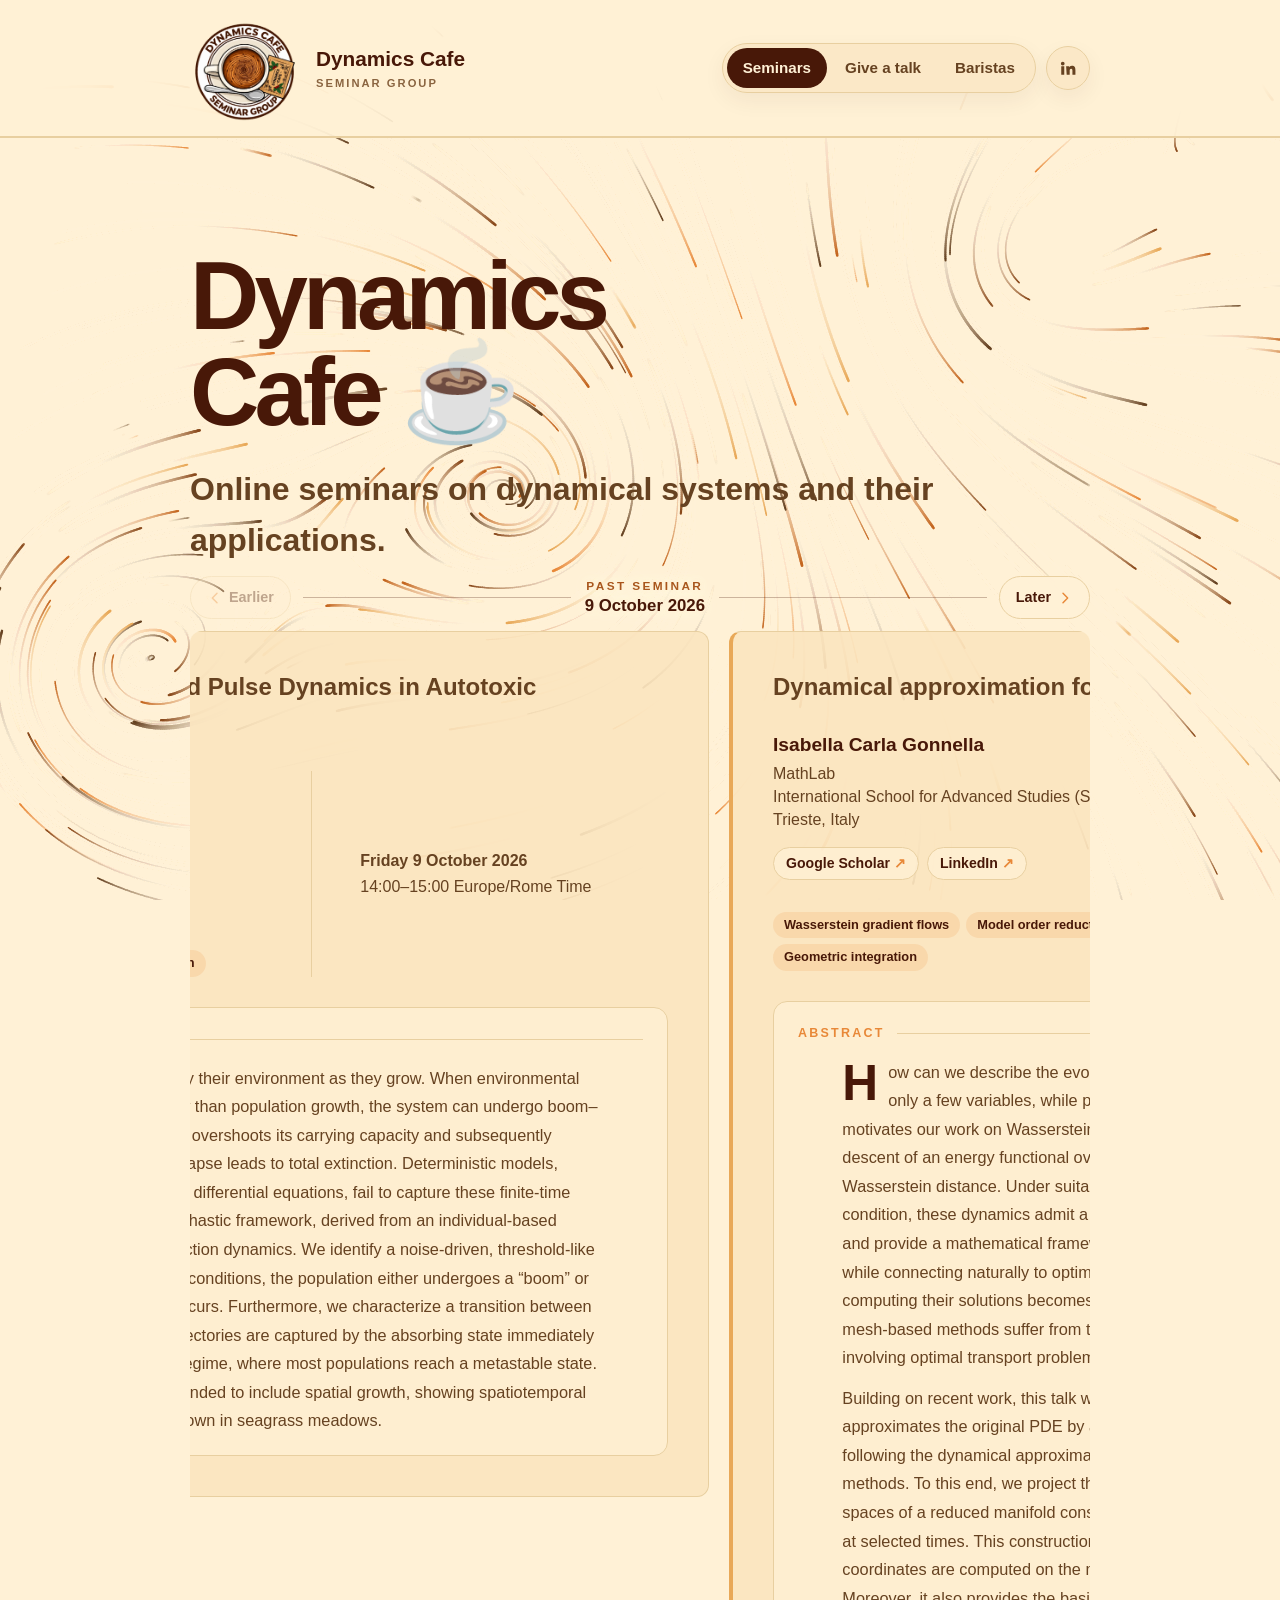
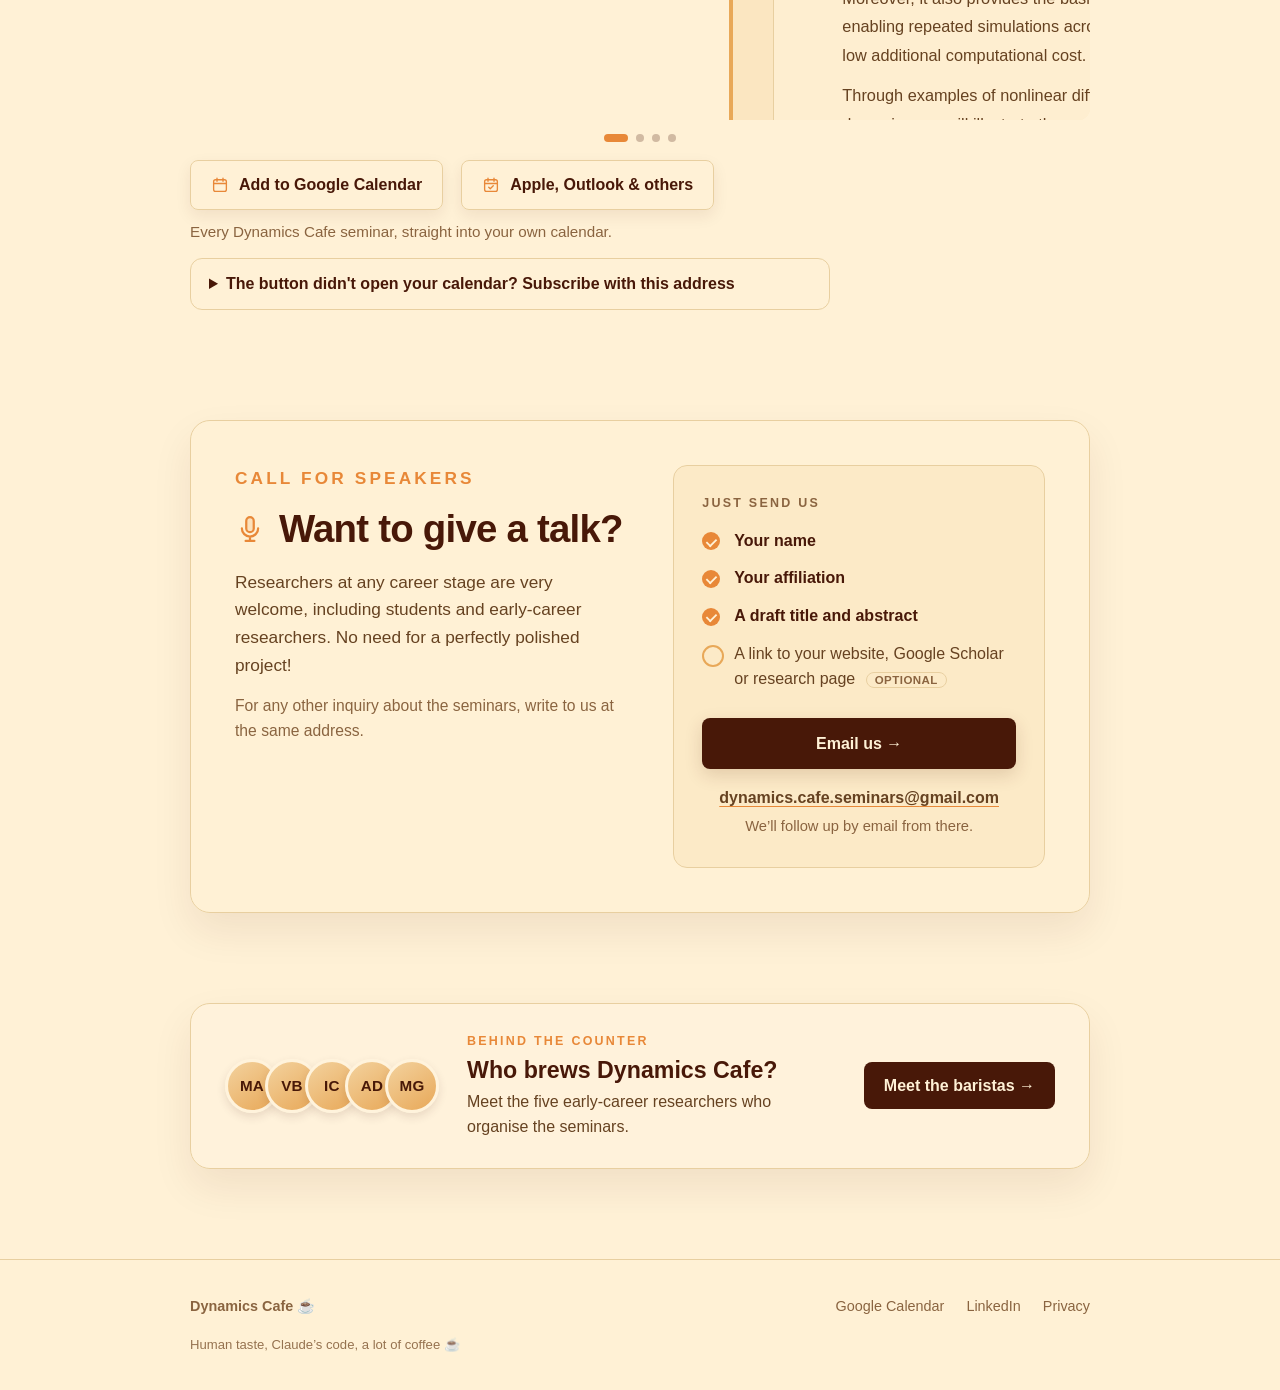
==== index.html @ c7403e93 "Christmas decorations, hidden from visitors: preview with ?xmas=on Co-Authored-By: Claude Opus 5.5 <" ====
<!DOCTYPE html>
<html lang="en">

<head>
  <meta charset="UTF-8">
  <meta name="viewport" content="width=device-width, initial-scale=1.0">

  <title>Dynamics Cafe ☕ · Online seminars on dynamical systems</title>

  <meta
    name="description"
    content="Dynamics Cafe — online seminars on dynamical systems and their applications. Monthly talks on the second Friday at 14:00 Europe/Rome Time, open to everyone."
  >

  <link rel="canonical" href="https://dynamics-cafe.github.io/">
  <link rel="icon" type="image/png" sizes="32x32" href="img/favicon-32.png?v=2">
  <link rel="icon" type="image/png" sizes="192x192" href="img/favicon-192.png?v=2">
  <link rel="apple-touch-icon" href="img/apple-touch-icon.png?v=2">
  <!-- Christmas decorations, on by date (24 Nov - 10 Jan): see js/season.js -->
  <script src="js/season.js?v=20261124k"></script>

  <!-- link previews (LinkedIn, WhatsApp, Slack, ...) -->
  <meta property="og:type" content="website">
  <meta property="og:site_name" content="Dynamics Cafe">
  <meta property="og:title" content="Dynamics Cafe ☕ · Online seminars on dynamical systems">
  <meta property="og:description" content="Monthly online talks on dynamical systems and their applications. Second Friday of every month, 14:00 Europe/Rome Time.">
  <meta property="og:url" content="https://dynamics-cafe.github.io/">
  <!-- a small, dedicated preview card: when the image is too big, apps pick a photo from the page instead -->
  <meta property="og:image" content="https://dynamics-cafe.github.io/img/preview-card.jpg">
  <meta property="og:image:type" content="image/jpeg">
  <meta property="og:image:width" content="2400">
  <meta property="og:image:height" content="1260">
  <meta property="og:image:alt" content="Dynamics Cafe logo: online seminars on dynamical systems and their applications">
  <meta name="twitter:card" content="summary_large_image">
  <meta name="twitter:image" content="https://dynamics-cafe.github.io/img/preview-card.jpg">

  <!-- tells Google which picture to show next to the search result (otherwise it picks a photo from the page) -->
  <script type="application/ld+json">
  {
    "@context": "https://schema.org",
    "@graph": [
      {
        "@type": "Organization",
        "@id": "https://dynamics-cafe.github.io/#org",
        "name": "Dynamics Cafe",
        "url": "https://dynamics-cafe.github.io/",
        "logo": "https://dynamics-cafe.github.io/img/logo-square.jpg"
      },
      {
        "@type": "WebSite",
        "@id": "https://dynamics-cafe.github.io/#website",
        "name": "Dynamics Cafe",
        "url": "https://dynamics-cafe.github.io/",
        "publisher": { "@id": "https://dynamics-cafe.github.io/#org" }
      },
      {
        "@type": "WebPage",
        "@id": "https://dynamics-cafe.github.io/",
        "url": "https://dynamics-cafe.github.io/",
        "name": "Dynamics Cafe · Online seminars on dynamical systems",
        "isPartOf": { "@id": "https://dynamics-cafe.github.io/#website" },
        "primaryImageOfPage": { "@type": "ImageObject", "url": "https://dynamics-cafe.github.io/img/logo-square.jpg", "width": 1200, "height": 1200 },
        "image": [
          "https://dynamics-cafe.github.io/img/logo-square.jpg",
          "https://dynamics-cafe.github.io/img/preview-card.jpg"
        ]
      }
    ]
  }
  </script>

  <link rel="stylesheet" href="style.css?v=20261124j">
</head>

<body>

<canvas id="flow" class="trajectory-background" aria-hidden="true"></canvas>

<!-- the header is written by js/nav.js, the same for every page -->
<header class="site-header" id="site-header"></header>
<script src="js/nav.js?v=20261124j" data-page="seminars"></script>


<main>

  <section class="hero" id="seminars">

    <div class="container hero-content">

      <h1>
        Dynamics<br>
        Cafe ☕
      </h1>

      <p class="tagline">
        Online seminars on dynamical systems and their applications.
      </p>

      <div class="seminar-deck">

        <div class="deck-bar" id="deck-bar" hidden>
          <button class="deck-btn" id="deck-prev" type="button" aria-label="Show earlier seminars">
            <svg viewBox="0 0 24 24" width="16" height="16" aria-hidden="true"><path d="M15 5l-7 7 7 7" /></svg>
            <span id="deck-prev-label">Past seminars</span>
          </button>
          <p class="deck-status" role="status" aria-live="polite"><span id="deck-status"><span class="deck-kind">Next seminar</span></span></p>
          <button class="deck-btn" id="deck-next" type="button" aria-label="Show later seminars">
            <span id="deck-next-label">Later</span>
            <svg viewBox="0 0 24 24" width="16" height="16" aria-hidden="true"><path d="M9 5l7 7-7 7" /></svg>
          </button>
        </div>

        <div
          id="deck-track"
          class="deck-track"
          tabindex="0"
          role="region"
          aria-label="Seminars. Swipe sideways or use the arrow keys to see past seminars."
        >
          <div id="next-seminar" class="event deck-slide">

            <p class="muted">
              Loading next seminar…
            </p>

          </div>
        </div>

        <div class="deck-dots" id="deck-dots" hidden></div>

      </div>

      <div class="calendar-cta">
        <a
          class="button secondary"
          href="calendar/"
          target="_blank"
          rel="noopener noreferrer"
        >
          <svg viewBox="0 0 24 24" width="18" height="18" aria-hidden="true">
            <rect x="3.5" y="5" width="17" height="15.5" rx="2.5" />
            <path d="M3.5 10h17M8 3v4M16 3v4" />
          </svg>
          Add to Google Calendar
        </a>
        <a class="button secondary" href="webcal://calendar.google.com/calendar/ical/b4bf05c1f5bbd6d68da1977c8f01544dd8a0ac351d7682cf87809bc593fa659a%40group.calendar.google.com/public/basic.ics">
          <svg viewBox="0 0 24 24" width="18" height="18" aria-hidden="true">
            <rect x="3.5" y="5" width="17" height="15.5" rx="2.5" />
            <path d="M3.5 10h17M8 3v4M16 3v4M9 15l2 2 4-4" />
          </svg>
          Apple, Outlook &amp; others
        </a>
        <span class="muted">Every Dynamics Cafe seminar, straight into your own calendar.</span>
      </div>

      <details class="calendar-help">
        <summary>The button didn't open your calendar? Subscribe with this address</summary>
        <div class="ics-row">
          <input
            id="ics-url"
            class="ics-url"
            type="text"
            readonly
            value="https://calendar.google.com/calendar/ical/b4bf05c1f5bbd6d68da1977c8f01544dd8a0ac351d7682cf87809bc593fa659a%40group.calendar.google.com/public/basic.ics"
            aria-label="Calendar address in iCal format"
            onclick="this.select()"
          >
          <button id="ics-copy" class="copy-button" type="button" data-copy-target="ics-url">
            Copy
          </button>
        </div>
        <p id="ics-status" class="copy-status" role="status" aria-live="polite"></p>
        <ul>
          <li><strong>Outlook:</strong> Add calendar, then Subscribe from web.</li>
          <li><strong>Apple Calendar on Mac:</strong> File, then New Calendar Subscription.</li>
          <li><strong>iPhone / iPad:</strong> Settings, Calendar, Accounts, Add Account, Other, Add Subscribed Calendar.</li>
          <li><strong>Other apps:</strong> look for "Subscribe to calendar" or "Add from URL".</li>
        </ul>
        <p class="muted">
          Menu names vary a little between versions. The calendar then updates itself, and new
          seminars can take a few hours to appear.
        </p>
      </details>

    </div>

  </section>

  <section class="talk" id="contact">
    <div class="container">
      <div class="talk-panel">

        <div class="talk-intro">
          <p class="eyebrow">Call for speakers</p>

          <h2>
            <svg class="mic" viewBox="0 0 24 24" width="30" height="30" aria-hidden="true">
              <rect x="9" y="2.5" width="6" height="12" rx="3" />
              <path d="M5.5 11.5a6.5 6.5 0 0 0 13 0M12 18v3.5M8.5 21.5h7" />
            </svg>
            Want to give a talk?
          </h2>

          <p>
            Researchers at any career stage are very welcome, including
            students and early-career researchers. No need for a perfectly
            polished project!
          </p>

          <p class="muted">
            For any other inquiry about the seminars, write to us at the
            same address.
          </p>
        </div>

        <div class="talk-send">
          <p class="talk-label">Just send us</p>

          <ul class="checklist">
            <li>Your name</li>
            <li>Your affiliation</li>
            <li>A draft title and abstract</li>
            <li class="optional">
              A link to your website, Google Scholar or research page
              <span>optional</span>
            </li>
          </ul>

          <a
            class="button"
            href="mailto:dynamics.cafe.seminars@gmail.com?subject=Dynamics%20Cafe%20talk%20proposal"
          >
            Email us →
          </a>

          <p class="talk-email">
            <a href="mailto:dynamics.cafe.seminars@gmail.com">dynamics.cafe.seminars@<wbr>gmail.com</a>
          </p>

          <p class="talk-note muted">
            We’ll follow up by email from there.
          </p>
        </div>

      </div>
    </div>
  </section>

  <section class="counter" id="baristas">
    <div class="container">
      <a class="counter-card" href="baristas.html">
        <span id="barista-faces" class="barista-faces"></span>
        <span class="counter-text">
          <span class="eyebrow">Behind the counter</span>
          <span class="counter-title">Who brews Dynamics Cafe?</span>
          <span class="counter-lead">Meet the five early-career researchers who organise the seminars.</span>
        </span>
        <span class="counter-go" aria-hidden="true">Meet the baristas →</span>
      </a>
    </div>
  </section>

</main>


<!-- the footer is written by js/footer.js, the same for every page -->
<footer class="site-footer" id="site-footer"></footer>
<script src="js/footer.js?v=20261124j"></script>


<script src="js/flow.js?v=20261124a"></script>
<script src="js/brew.js?v=20261124a"></script>
<script src="js/seminars.js?v=20261124f"></script>
<script src="js/copy.js?v=20261124a"></script>
<script src="js/team.js?v=20261124b"></script>

</body>
</html>
---- style.css ----
/* ==================================================
   Base
   ================================================== */

:root {
  /* Palette sampled from the logo and the seminar flyer */
  --ink: #481808;
  --text: #664221;
  --muted: #8A6440;
  --line: #E8CFA0;
  --soft: #FBE6C0;
  --paper: #FFF1D6;

  --coffee: #664221;
  --copper: #E88838;
  --caramel: #E8A858;
  --cream: #FFF1D6;
}

* {
  box-sizing: border-box;
}

html {
  scroll-behavior: smooth;
}

/* Links within the page land below the header that stays at the top */
html {
  scroll-padding-top: 84px;
}

/* Moving between pages (js/nav.js): the content fades out, the next page fades in,
   and the header stays put while its pill glides on */
html.is-leaving main,
html.is-leaving footer {
  opacity: 0;
  transform: translateY(6px);
  transition: opacity 0.3s ease, transform 0.3s ease;
}

html.is-arriving main,
html.is-arriving footer {
  animation: page-in 0.7s cubic-bezier(0.22, 1, 0.36, 1) both;
}

@keyframes page-in {
  from { opacity: 0; transform: translateY(10px); }
  to   { opacity: 1; transform: none; }
}

@media (prefers-reduced-motion: reduce) {
  html.is-arriving main,
  html.is-arriving footer {
    animation: none;
  }

  nav .links.is-ready .nav-pill,
  nav .links a,
  .site-header .header-bar {
    transition: none !important;
    animation: none !important;
  }
}

/* The colour lives on <html>: the fixed flow canvas (z-index -1) paints
   above it, and the transparent <body> lets it show through. */
html {
  background: var(--paper);
}

body {
  margin: 0;
  font-family: -apple-system, BlinkMacSystemFont, "Segoe UI",
    Roboto, Helvetica, Arial, sans-serif;
  color: var(--text);
  background: transparent;
  line-height: 1.6;
}

img {
  max-width: 100%;
  display: block;
}

a {
  color: inherit;
}


/* ==================================================
   Layout
   ================================================== */

.container {
  width: min(900px, 90%);
  margin: 0 auto;
}


/* ==================================================
   Header
   ================================================== */

.site-header {
  position: relative;
  z-index: 50;
}

.site-header .header-bar {
  padding: 14px 0;
  border-bottom: 1px solid var(--line);
  background: rgba(255, 241, 214, 0.93);
}

/* after scrolling past it: a slim bar at the top of the window */
.site-header.is-floating .header-bar {
  position: fixed;
  top: 0;
  left: 0;
  right: 0;
  padding: 8px 0;
  background: rgba(255, 241, 214, 0.97);
  box-shadow: 0 6px 20px rgba(72, 24, 8, 0.07);
  animation: bar-in 0.45s cubic-bezier(0.22, 1, 0.36, 1) both;
  transition: transform 0.35s cubic-bezier(0.22, 1, 0.36, 1);
}

.site-header.is-floating .nav-logo {
  width: 50px;
}

.site-header.is-floating .logo {
  gap: 12px;
  font-size: 1.1rem;
}

.site-header.is-floating .logo small {
  display: none;
}

/* phones, while scrolling down */
.site-header.is-floating.is-hidden .header-bar {
  animation: none;                     /* the slide-in animation would otherwise hold it in place */
  transform: translateY(-110%);
}

@keyframes bar-in {
  from { transform: translateY(-100%); }
  to   { transform: none; }
}

nav {
  display: flex;
  justify-content: space-between;
  align-items: center;
  gap: 20px;
}

.logo {
  display: inline-flex;
  align-items: center;
  gap: 16px;
  font-size: 1.3rem;
  font-weight: 700;
  color: var(--ink);
  text-decoration: none;
}

.logo small {
  display: block;
  font-size: 0.7rem;
  font-weight: 600;
  letter-spacing: 0.18em;
  text-transform: uppercase;
  color: var(--muted);
}

.nav-logo {
  width: 110px;
  height: auto;
  object-fit: contain;
}

/* Header links: a calm pill in the style of the seminar and team cards. One dark pill
   (added by js/nav.js) slides under the link of the page or section you are on. */
.nav-right {
  display: flex;
  align-items: center;
  gap: 10px;
}

nav .links,
.nav-icon {
  background: rgba(251, 232, 198, 0.94);
  border: 1px solid var(--line);
  box-shadow: 0 8px 22px rgba(72, 24, 8, 0.06);
}

nav .links {
  position: relative;
  display: flex;
  align-items: center;
  gap: 2px;
  padding: 4px;
  border-radius: 999px;
}

nav .links a {
  position: relative;
  z-index: 1;
  display: inline-flex;
  align-items: center;
  justify-content: center;
  padding: 8px 16px;
  border-radius: 999px;
  color: var(--text);
  font-weight: 600;
  font-size: 0.95rem;
  white-space: nowrap;
  text-decoration: none;
  transition: color 0.5s ease;
}

nav .links a:hover {
  color: var(--ink);
}

/* without the script, the current page is simply filled */
nav .links:not(.has-pill) a[aria-current="page"] {
  color: var(--cream);
  background: var(--ink);
}

.nav-pill {
  position: absolute;
  top: 4px;
  bottom: 4px;
  left: 0;
  border-radius: 999px;
  background: var(--ink);
}

nav .links.is-ready .nav-pill {
  transition: transform 0.85s cubic-bezier(0.65, 0, 0.35, 1), width 0.85s cubic-bezier(0.65, 0, 0.35, 1), opacity 0.5s ease;
}

.nav-pill.is-off {
  opacity: 0;
}

nav .links a.is-on,
nav .links a.is-on:hover {
  color: var(--cream);
}

/* LinkedIn leaves the site, so it sits apart from the page links */
.nav-icon {
  display: inline-flex;
  flex: none;
  align-items: center;
  justify-content: center;
  width: 44px;
  height: 44px;
  border-radius: 50%;
  color: var(--text);
  transition: color 0.3s ease;
}

.nav-icon svg {
  fill: currentColor;
}

.nav-icon:hover {
  color: #0A66C2;
}


/* ==================================================
   Hero
   ================================================== */

.hero {
  position: relative;
  overflow: hidden;
  padding: 110px 0 90px;
}

.hero-content {
  position: relative;
  z-index: 2;
}

.hero h1 {
  margin: 0;
  color: var(--ink);
  font-size: clamp(3rem, 9vw, 6rem);
  line-height: 1;
  letter-spacing: -0.05em;
}

.tagline {
  margin: 24px 0 10px;
  font-size: clamp(1.4rem, 4vw, 2rem);
  font-weight: 600;
}

.intro {
  max-width: 650px;
  font-size: 1.15rem;
  color: var(--text);
}


/* ==================================================
   Hero trajectory background
   ================================================== */

/* No panel blurs what is behind it (backdrop-filter): re-blurring the moving background on
   every frame made the page crawl on computers without graphics acceleration (often Chrome
   on Linux). The panels are nearly opaque instead.

   Sized to the largest viewport (100lvh): on phones the address bar slides in and out while
   scrolling, and a canvas that followed it would be stretched and redrawn on every scroll. */
.trajectory-background {
  position: fixed;
  top: 0;
  left: 0;
  width: 100%;
  height: 100vh;
  height: 100lvh;
  pointer-events: none;
  z-index: -1;
}


/* ==================================================
   Buttons
   ================================================== */

.buttons {
  display: flex;
  flex-wrap: wrap;
  gap: 12px;
  margin-top: 32px;
}

.button {
  display: inline-block;
  padding: 13px 22px;
  border-radius: 8px;

  background: var(--ink);
  color: var(--paper);

  text-decoration: none;
  font-weight: 700;

  box-shadow:
    0 6px 18px rgba(84, 32, 0, 0.16);

  transition:
    transform 0.2s ease,
    background 0.2s ease,
    box-shadow 0.2s ease;
}

.button:hover {
  background: var(--coffee);
  transform: translateY(-2px);

  box-shadow:
    0 9px 24px rgba(84, 32, 0, 0.22);
}

.button.secondary {
  background: var(--soft);
  color: var(--ink);
}

.centered-buttons {
  justify-content: center;
}


/* ==================================================
   Sections
   ================================================== */

section {
  padding: 70px 0;
  border-top: 1px solid var(--line);
}

section h2 {
  margin-top: 0;
  font-size: 2rem;
  color: var(--ink);
}

.section-intro {
  color: var(--muted);
  margin-bottom: 30px;
}


/* ==================================================
   Upcoming seminar card
   ================================================== */

.event {
  max-width: none;
  padding: 36px 40px 40px;
  background: rgba(251, 230, 192, 0.93);
  border: 1px solid var(--line);
  border-left: 4px solid var(--copper);
  border-radius: 12px;
}

.event h3 {
  margin-top: 0;
  font-size: 1.5rem;
}


/* ==================================================
   Past seminars
   ================================================== */

.seminar-list {
  display: grid;
  gap: 16px;
}

.seminar-item {
  padding: 24px 0;
  border-top: 1px solid var(--line);
}

.seminar-item:last-child {
  border-bottom: 1px solid var(--line);
}

.seminar-item h3 {
  margin: 4px 0 0;
  font-size: 1.25rem;
}


/* ==================================================
   Subscribe
   ================================================== */

.subscribe {
  text-align: center;
}

.subscribe p {
  max-width: 600px;
  margin-left: auto;
  margin-right: auto;
}


/* ==================================================
   Utility
   ================================================== */

.muted {
  color: var(--muted);
}
.meeting-note {
  color: var(--ink);
  margin-top: 14px;
}


/* ==================================================
   Footer
   ================================================== */

footer {
  padding: 35px 0;
  border-top: 1px solid var(--line);
  background: rgba(255, 241, 214, 0.93);
  color: var(--muted);
  font-size: 0.9rem;
}

footer a {
  color: inherit;
}

.footer-content {
  display: flex;
  justify-content: space-between;
  align-items: center;
  gap: 30px;
}

.footer-content p {
  margin: 0;
}

.footer-content a {
  text-decoration: none;
}

.footer-content a:hover {
  text-decoration: underline;
}


/* ==================================================
   Accessibility
   ================================================== */

@media (prefers-reduced-motion: reduce) {
  html {
    scroll-behavior: auto;
  }

  .button {
    transition: none;
  }
}


/* ==================================================
   Mobile
   ================================================== */

@media (max-width: 650px) {
  nav {
    align-items: center;
    gap: 12px;
  }

  .logo {
    gap: 12px;
  }

  .nav-logo {
    width: 85px;
  }


  .hero {
    padding: 80px 0 65px;
  }

  .footer-content {
    display: block;
  }

  .footer-content p + p {
    margin-top: 18px;
  }
}


/* Speaker profile link */

.speaker-links {
  display: flex;
  flex-wrap: wrap;
  gap: 8px;
  margin: -6px 0 18px;
}

.speaker-links a {
  padding: 4px 12px;
  border: 1px solid var(--line);
  border-radius: 999px;
  background: rgba(255, 241, 214, 0.7);
  color: var(--ink);
  font-size: 0.88rem;
  font-weight: 600;
  text-decoration: none;
  transition: border-color 0.2s ease, background 0.2s ease;
}

.speaker-links a::after {
  content: " ↗";
  color: var(--copper);
}

.speaker-links a:hover,
.speaker-links a:focus-visible {
  border-color: var(--copper);
  background: #fff;
  outline: none;
}


/* ==================================================
   Call for speakers / contact
   ================================================== */

.talk {
  border-top: 0;
  padding: 20px 0 90px;
}

.talk-panel {
  display: grid;
  grid-template-columns: 1.05fr 1fr;
  gap: 48px;
  padding: 44px;
  background: rgba(255, 241, 214, 0.93);
  border: 1px solid var(--line);
  border-radius: 20px;
  box-shadow: 0 18px 40px rgba(72, 24, 8, 0.08);
}

.talk-intro,
.talk-send {
  min-width: 0;
}

.eyebrow {
  margin: 0 0 14px;
  font-size: 0.78rem;
  font-weight: 700;
  letter-spacing: 0.18em;
  text-transform: uppercase;
  color: var(--copper);
}

.talk-intro h2 {
  display: flex;
  align-items: center;
  gap: 14px;
  margin: 0 0 18px;
  font-size: clamp(1.8rem, 4vw, 2.4rem);
  line-height: 1.15;
  letter-spacing: -0.02em;
  text-wrap: balance;
}

.mic {
  flex: none;
  fill: none;
  stroke: var(--copper);
  stroke-width: 1.8;
  stroke-linecap: round;
  stroke-linejoin: round;
}

.mic rect {
  fill: rgba(232, 136, 56, 0.16);
}

.talk-intro p {
  margin: 0 0 14px;
  font-size: 1.08rem;
}

.talk-intro .muted {
  font-size: 0.98rem;
}

.talk-send {
  padding: 28px;
  background: rgba(251, 230, 192, 0.7);
  border: 1px solid var(--line);
  border-radius: 14px;
}

.talk-label {
  margin: 0 0 14px;
  font-size: 0.78rem;
  font-weight: 700;
  letter-spacing: 0.18em;
  text-transform: uppercase;
  color: var(--muted);
}

.checklist {
  list-style: none;
  margin: 0 0 26px;
  padding: 0;
  display: grid;
  gap: 12px;
}

.checklist li {
  position: relative;
  padding-left: 32px;
  color: var(--ink);
  font-weight: 600;
}

.checklist li::before {
  content: "";
  position: absolute;
  left: 0;
  top: 0.28em;
  width: 18px;
  height: 18px;
  border-radius: 50%;
  background: var(--copper);
}

.checklist li::after {
  content: "";
  position: absolute;
  left: 6px;
  top: calc(0.28em + 3.5px);
  width: 5px;
  height: 9px;
  border: solid var(--paper);
  border-width: 0 2px 2px 0;
  transform: rotate(45deg) scale(0.9);
}

.checklist .optional {
  font-weight: 500;
  color: var(--text);
}

.checklist .optional::before {
  background: transparent;
  border: 2px solid var(--caramel);
}

.checklist .optional::after {
  display: none;
}

.checklist .optional span {
  margin-left: 6px;
  padding: 1px 8px;
  border-radius: 999px;
  border: 1px solid var(--line);
  font-size: 0.72rem;
  font-weight: 600;
  letter-spacing: 0.04em;
  text-transform: uppercase;
  color: var(--muted);
  white-space: nowrap;
}

.talk-send .button {
  display: block;
  text-align: center;
}

.talk-email {
  margin: 16px 0 4px;
  text-align: center;
  font-weight: 600;
}

.talk-email a {
  text-decoration-color: var(--copper);
  text-underline-offset: 3px;
}

.talk-note {
  margin: 0;
  text-align: center;
  font-size: 0.92rem;
}

.talk-send a:focus-visible,
.button:focus-visible {
  outline: 3px solid var(--copper);
  outline-offset: 3px;
}

@media (max-width: 760px) {
  .talk-panel {
    grid-template-columns: 1fr;
    gap: 28px;
    padding: 28px 22px;
  }

  .talk-send {
    padding: 22px;
  }

  .talk-email {
    font-size: 0.9rem;
    overflow-wrap: normal;
  }
}


/* ==================================================
   Speaker row (optional portrait) and abstract
   ================================================== */

.speaker {
  display: flex;
  align-items: center;
  gap: 20px;
  margin: 0 0 16px;
}

.speaker-info {
  margin: 0;
  min-width: 0;
}

.speaker-info strong {
  display: block;
  font-size: 1.2rem;
  line-height: 1.3;
  color: var(--ink);
}

.speaker-info span {
  display: block;
  margin-top: 4px;
  line-height: 1.45;
}

/* Fixed portrait frame: any photo (landscape, square, tall) is cropped to fit. */
.speaker-photo {
  flex: none;
  width: 112px;
  aspect-ratio: 4 / 5;
  overflow: hidden;
  border-radius: 16px;
  border: 1px solid var(--line);
  background: var(--soft);
  box-shadow: 0 10px 24px rgba(72, 24, 8, 0.14);
  position: relative;
}

.speaker-photo img {
  display: block;
  width: 100%;
  height: 100%;
  object-fit: cover;
  max-width: none;
}

.speaker-links {
  margin-top: 0;
}

.abstract {
  margin-top: 26px;
  padding: 22px 24px 20px;
  background: rgba(255, 241, 214, 0.72);
  border: 1px solid var(--line);
  border-radius: 14px;
}

.abstract-label {
  display: flex;
  align-items: center;
  gap: 12px;
  margin: 0 0 14px;
  font-size: 0.78rem;
  font-weight: 700;
  letter-spacing: 0.18em;
  text-transform: uppercase;
  color: var(--copper);
}

.abstract-label::after {
  content: "";
  flex: 1;
  height: 1px;
  background: var(--line);
}

.abstract-text {
  margin: 0 0 12px;
  max-width: 66ch;
  font-size: 1.02rem;
  line-height: 1.75;
  color: var(--text);
  hyphens: auto;
  text-wrap: pretty;
}

.abstract-text:last-child {
  margin-bottom: 0;
}

@media (max-width: 650px) {
  .event {
    padding: 22px 18px;
  }

  .speaker-photo {
    width: 84px;
    border-radius: 12px;
  }

  .speaker {
    gap: 14px;
  }

  .abstract {
    padding: 18px 16px;
  }

  .abstract-text {
    font-size: 0.98rem;
    line-height: 1.7;
  }
}


/* Seminar card: same width as the panels below.
   Speaker on the left, date and join on the right, abstract underneath in two columns. */

.event-grid {
  margin-top: 26px;
}

.event-main {
  display: grid;
  grid-template-columns: minmax(0, 1.15fr) minmax(0, 1fr);
  gap: 0 48px;
  align-items: stretch;
}

.event-who,
.event-when {
  display: flex;
  flex-direction: column;
  justify-content: center;   /* both halves centred on the same horizontal axis */
  min-width: 0;
}

.event-when {
  padding-left: 48px;
  border-left: 1px solid var(--line);
}

.event-when > :first-child {
  margin-top: 0;
}

.event-who > :last-child,
.event-when > :last-child {
  margin-bottom: 0;
}

.event-grid .abstract {
  margin-top: 30px;
}

.abstract-body {
  max-width: 76ch;
  margin: 0 auto;
}

.event-grid .abstract-text {
  max-width: none;
}

.abstract-label + .abstract-body > .abstract-text:first-child::first-letter {
  float: left;
  margin: 4px 10px 0 0;
  font-size: 3.1rem;
  line-height: 0.85;
  font-weight: 700;
  color: var(--ink);
}

@media (max-width: 820px) {
  .event {
    padding: 28px 22px 30px;
  }

  .event-main {
    grid-template-columns: minmax(0, 1fr);
    gap: 22px;
  }

  .event-when {
    padding-left: 0;
    padding-top: 22px;
    border-left: 0;
    border-top: 1px solid var(--line);
  }

}


/* ==================================================
   Calendar link
   ================================================== */

.calendar-cta {
  display: flex;
  align-items: center;
  flex-wrap: wrap;
  gap: 10px 18px;
  margin-top: 18px;
}

.calendar-cta .button {
  display: inline-flex;
  align-items: center;
  gap: 10px;
  padding: 11px 20px;
  border: 1px solid var(--line);
  background: rgba(255, 241, 214, 0.94);
  box-shadow: 0 6px 16px rgba(72, 24, 8, 0.08);
}

.calendar-cta .button:hover {
  background: #fff;
  border-color: var(--copper);
}

.calendar-cta svg {
  flex: none;
  fill: none;
  stroke: var(--copper);
  stroke-width: 1.8;
  stroke-linecap: round;
  stroke-linejoin: round;
}

.calendar-cta .muted {
  font-size: 0.95rem;
}

.footer-links {
  display: flex;
  gap: 22px;
}


.calendar-help {
  margin-top: 14px;
  max-width: 640px;
  padding: 12px 18px;
  background: rgba(255, 241, 214, 0.94);
  border: 1px solid var(--line);
  border-radius: 12px;
}

.calendar-help summary {
  cursor: pointer;
  font-weight: 600;
  color: var(--ink);
}

.calendar-help ol {
  margin: 12px 0 10px;
  padding-left: 1.2em;
}

.calendar-help li + li {
  margin-top: 4px;
}

.ics-url {
  width: 100%;
  box-sizing: border-box;
  padding: 9px 12px;
  border: 1px solid var(--line);
  border-radius: 8px;
  background: #fff;
  color: var(--text);
  font: 0.82rem/1.4 ui-monospace, SFMono-Regular, Menlo, Consolas, monospace;
}

.calendar-help p {
  margin: 10px 0 0;
  font-size: 0.92rem;
}

.calendar-help ul {
  margin: 12px 0 0;
  padding-left: 1.2em;
}

.calendar-help ul li + li {
  margin-top: 4px;
}

.calendar-help .ics-url {
  margin-top: 12px;
}

.ics-row {
  display: flex;
  gap: 8px;
  align-items: stretch;
  margin-top: 12px;
}

.ics-row .ics-url {
  flex: 1;
  min-width: 0;
  margin-top: 0;
}

.copy-button {
  flex: none;
  padding: 0 18px;
  border: 1px solid var(--ink);
  border-radius: 8px;
  background: var(--ink);
  color: var(--paper);
  font: inherit;
  font-size: 0.92rem;
  font-weight: 700;
  cursor: pointer;
  transition: background 0.2s ease, transform 0.2s ease;
}

.copy-button:hover {
  background: var(--coffee);
}

.copy-button:focus-visible {
  outline: 3px solid var(--copper);
  outline-offset: 2px;
}

.copy-button.is-copied {
  background: #2f6b3a;
  border-color: #2f6b3a;
}

.copy-status {
  min-height: 1.3em;
  margin: 8px 0 0;
  font-size: 0.88rem;
  color: var(--muted);
}

@media (max-width: 480px) {
  .ics-row {
    flex-direction: column;
  }

  .copy-button {
    padding: 11px 18px;
  }
}


/* Small credit line under the footer */

.footer-credit {
  margin-top: 16px;
  margin-bottom: 0;
  font-size: 0.82rem;
  color: var(--muted);
  opacity: 0.9;
}


/* ==================================================
   Seminar deck: past seminars on the left, next seminar first
   ================================================== */

.seminar-deck {
  max-width: 100%;
}

.deck-bar {
  display: flex;
  align-items: center;
  justify-content: space-between;
  gap: 12px;
  margin: 0 0 12px;
}

.deck-bar[hidden] {
  display: none;
}

.deck-status {
  flex: 1;
  display: flex;
  align-items: center;
  gap: 14px;
  margin: 0;
  min-width: 0;
}

/* plain text between two hairlines, so it never looks like one of the buttons */
.deck-status::before,
.deck-status::after {
  content: "";
  flex: 1;
  height: 1px;
  background: rgba(72, 24, 8, 0.28);
}

.deck-status > span {
  display: flex;
  flex-direction: column;
  align-items: center;
  gap: 2px;
  text-align: center;
  line-height: 1.25;
  text-shadow:
    0 0 6px var(--paper),
    0 0 12px var(--paper),
    0 0 18px var(--paper);
}

/* small tracked eyebrow, like the "Save the date" label */
.deck-kind {
  color: #A8541A;
  font-size: 0.74rem;
  font-weight: 800;
  letter-spacing: 0.2em;
  text-transform: uppercase;
}

.deck-date {
  color: var(--ink);
  font-size: 1.05rem;
  font-weight: 700;
}

/* where you are in the strip */
.deck-dots {
  display: flex;
  justify-content: center;
  gap: 8px;
  margin-top: 14px;
}

.deck-dots[hidden] {
  display: none;
}

.deck-dots button {
  width: 8px;
  height: 8px;
  padding: 0;
  border: 0;
  border-radius: 999px;
  background: rgba(72, 24, 8, 0.25);
  cursor: pointer;
  transition: width 0.25s ease, background 0.25s ease;
}

.deck-dots button[aria-current="true"] {
  width: 24px;
  background: var(--copper);
}

.deck-dots button:focus-visible {
  outline: 3px solid var(--copper);
  outline-offset: 3px;
}

.deck-btn {
  display: inline-flex;
  align-items: center;
  gap: 6px;
  padding: 9px 16px;
  border: 1px solid var(--line);
  border-radius: 999px;
  background: rgba(255, 241, 214, 0.95);
  color: var(--ink);
  font: inherit;
  font-size: 0.9rem;
  font-weight: 700;
  cursor: pointer;
  transition: border-color 0.2s ease, background 0.2s ease, opacity 0.2s ease;
}

.deck-btn svg {
  flex: none;
  fill: none;
  stroke: var(--copper);
  stroke-width: 2.2;
  stroke-linecap: round;
  stroke-linejoin: round;
}

.deck-btn:hover:not(:disabled) {
  border-color: var(--copper);
  background: #fff;
}

.deck-btn:disabled {
  opacity: 0.35;
  cursor: default;
}

.deck-btn:focus-visible,
.deck-track:focus-visible {
  outline: 3px solid var(--copper);
  outline-offset: 3px;
}

.deck-track {
  position: relative;
  display: flex;
  align-items: flex-start;
  gap: 20px;
  overflow-x: auto;
  overflow-y: hidden;
  scroll-snap-type: x mandatory;
  overscroll-behavior-x: contain;
  scrollbar-width: none;
  -webkit-overflow-scrolling: touch;
  border-radius: 12px;
}

/* phones: the script moves the strip one card per swipe, so the browser's snapping is off */
.deck-track.swipe {
  scroll-snap-type: none;
  touch-action: pan-y pinch-zoom;
}

.deck-track::-webkit-scrollbar {
  display: none;
}

.deck-track.ready {
  transition: height 0.3s ease;
}

.deck-slide {
  flex: 0 0 100%;
  min-width: 0;
  box-sizing: border-box;
  scroll-snap-align: start;
  scroll-snap-stop: always;
}

.past-slide {
  border-left-color: var(--caramel);
}

/* the bar above already says which seminar this is */
.seminar-deck.has-bar .deck-slide > p.muted:first-child {
  display: none;
}

.keyword-chips {
  display: flex;
  flex-wrap: wrap;
  gap: 6px;
  margin: 14px 0 0;
}

.keyword-chips span {
  padding: 3px 11px;
  border-radius: 999px;
  background: rgba(232, 136, 56, 0.16);
  color: var(--ink);
  font-size: 0.8rem;
  font-weight: 600;
}

@media (max-width: 520px) {
  .deck-bar {
    flex-wrap: wrap;
  }

  .deck-status {
    order: 3;
    flex-basis: 100%;
  }
}

@media (prefers-reduced-motion: reduce) {
  .deck-track.ready {
    transition: none;
  }
}

.planned {
  margin: 4px 0 14px;
  padding: 14px 18px;
  background: rgba(255, 241, 214, 0.75);
  border: 1px solid var(--line);
  border-radius: 12px;
}

.planned p {
  margin: 0;
}

.planned-label {
  margin-bottom: 4px !important;
  font-size: 0.78rem;
  font-weight: 700;
  letter-spacing: 0.16em;
  text-transform: uppercase;
  color: var(--copper);
}


/* "Brewing..." card, while the next speaker is not announced yet */

.brew {
  display: grid;
  grid-template-columns: auto 1fr;
  align-items: center;
  gap: 24px 40px;
}

.brew-figure {
  display: grid;
  justify-items: center;
  gap: 10px;
}

.brew-art {
  position: relative;
  width: 176px;
  height: 176px;
  border-radius: 50%;
  overflow: hidden;
  background: radial-gradient(circle at 50% 45%, #fff8ea 0%, var(--paper) 62%, rgba(255, 241, 214, 0.4) 100%);
  border: 1px solid var(--line);
}

/* names the brewing method on show: method on one line, place on the next. Fixed size, so a
   long name never reflows the card when it changes. */
.brew-caption {
  display: grid;
  gap: 2px;
  width: 176px;
  height: 2.6em;
  margin: 0;
  text-align: center;
  white-space: nowrap;
}

.brew-name {
  font-size: 0.72rem;
  font-weight: 800;
  letter-spacing: 0.14em;
  text-transform: uppercase;
  color: #A8541A;
}

.brew-place {
  font-size: 0.78rem;
  color: var(--muted);
}

.brewing {
  margin: 0 0 6px;
  font-size: 2.1rem !important;
  letter-spacing: -0.01em;
  color: var(--ink);
}

.brew-dots i {
  font-style: normal;
  animation: brew-dot 1.8s ease-in-out infinite;
}

.brew-dots i:nth-child(2) { animation-delay: 0.3s; }
.brew-dots i:nth-child(3) { animation-delay: 0.6s; }

.brew-lead {
  margin: 0 0 16px;
}

.brew .planned {
  margin: 0;
}

.brew-note {
  margin: 22px 0 0;
}

.brew-doodle {
  display: block;
  width: 100%;
  height: 100%;
}

.brew-doodle .line,
.brew-doodle .stream,
.brew-doodle .water {
  fill: none;
  stroke: var(--ink);
  stroke-width: 2.4;
  stroke-linecap: round;
  stroke-linejoin: round;
}

.brew-doodle .thin {
  stroke-width: 1.4;
  opacity: 0.6;
}

.brew-doodle .thick {
  stroke-width: 3.4;
}

.brew-doodle .knob {
  fill: var(--ink);
}

.brew-doodle .needle,
.brew-doodle .flame,
.brew-doodle .lamp {
  stroke: var(--copper);
  fill: var(--copper);
}

.brew-doodle .needle {
  fill: none;
}

/* coffee pouring: thin dashed lines flowing down */
.brew-doodle .stream {
  stroke: var(--copper);
  stroke-width: 1.8;
  stroke-dasharray: 5 4;
  animation: pour-flow 0.6s linear infinite;
}

.brew-doodle .water {
  stroke: var(--muted);
  stroke-width: 1.4;
  stroke-dasharray: 3 4;
  animation: pour-flow 0.5s linear infinite;
}

.brew-doodle .coffee,
.brew-doodle .drop {
  fill: #6b2f12;
  opacity: 0.8;
}

.brew-doodle .milk {
  fill: #EDD3A8;
}

/* poured liquid: a ribbon that falls in an arc, with a faint highlight running down it */
.brew-doodle .liquid {
  fill: #6b2f12;
  opacity: 0.85;
}

.brew-doodle .water-liquid {
  fill: rgba(102, 66, 33, 0.45);
}

.brew-doodle .shine {
  fill: none;
  stroke: rgba(255, 241, 214, 0.75);
  stroke-width: 0.7;
  stroke-linecap: round;
  stroke-dasharray: 2 6;
  animation: pour-flow 0.5s linear infinite;
}

.brew-doodle .foam-fill {
  fill: #D9A066;
}

.brew-doodle .grounds {
  fill: #3b1a0a;
}

.brew-doodle .bubble {
  fill: none;
  stroke: #D9A066;
  stroke-width: 1;
}

.brew-doodle .hole {
  fill: var(--ink);
}

.brew-doodle .plate {
  fill: var(--paper);
}

.brew-doodle .foam {
  fill: #D9A066;
  stroke: var(--ink);
  stroke-width: 1.4;
}

@keyframes pour-flow {
  to { stroke-dashoffset: -9; }
}

@keyframes brew-dot {
  0%, 100% { opacity: 0.2; }
  40% { opacity: 1; }
}

@media (max-width: 620px) {
  .brew {
    grid-template-columns: 1fr;
    justify-items: center;
    text-align: center;
  }

  .brew-art {
    width: 156px;
    height: 156px;
  }


  .brew-text {
    width: 100%;
  }

  .brew .planned {
    text-align: left;
  }

  .brewing {
    font-size: 1.8rem !important;
  }
}

@media (prefers-reduced-motion: reduce) {
  .brew-doodle .stream,
  .brew-doodle .shine,
  .brew-doodle .water,
  .brew-dots i {
    animation: none;
  }
}


/* ==================================================
   Abstract "Read more" (only shows on phones)
   ================================================== */

.abstract-more {
  display: block;
  margin: 12px auto 0;
  padding: 8px 18px;
  border: 1px solid var(--line);
  border-radius: 999px;
  background: rgba(255, 241, 214, 0.95);
  color: var(--ink);
  font: inherit;
  font-size: 0.9rem;
  font-weight: 700;
  cursor: pointer;
}

.abstract-more[hidden] {
  display: none;
}

.abstract-more:focus-visible {
  outline: 3px solid var(--copper);
  outline-offset: 3px;
}


/* ==================================================
   Phones: lighter, roomier layout and a smoother scroll
   (kept last so it wins over the wider breakpoints above)
   ================================================== */

@media (max-width: 650px) {

  .site-header .header-bar,
  footer {
    background: rgba(255, 241, 214, 0.94);
  }

  .event {
    background: rgba(251, 232, 198, 0.95);
  }

  .talk-panel,
  .calendar-help,
  .calendar-cta .button {
    background: rgba(255, 243, 220, 0.95);
  }

  /* 16px side margins */
  .container {
    width: auto;
    margin: 0 16px;
  }

  /* header: small logo, name on one line, links on one row */
  .site-header .header-bar {
    padding: 10px 0;
  }

  html {
    scroll-padding-top: 72px;
  }

  /* the bar at the top of the window: just the links */
  .site-header.is-floating .header-bar {
    padding: 8px 0;
  }

  .site-header.is-floating .logo {
    display: none;
  }

  nav {
    gap: 10px;
  }

  .logo {
    gap: 10px;
    font-size: 1.05rem;
    line-height: 1.2;
    white-space: nowrap;
  }

  .logo small {
    font-size: 0.62rem;
    letter-spacing: 0.16em;
  }

  .nav-logo {
    width: 52px;
  }

  /* links get their own row under the logo, spread across the width */
  nav {
    flex-wrap: wrap;
  }

  .nav-right {
    width: 100%;
    gap: 8px;
  }

  nav .links {
    flex: 1;
    min-width: 0;
  }

  nav .links a {
    flex: 1 1 auto;
    padding: 8px 8px;
    font-size: 0.9rem;
  }

  .nav-icon {
    width: 42px;
    height: 42px;
  }


  /* hero */
  .hero {
    padding: 44px 0 56px;
  }

  .hero h1 {
    font-size: clamp(2.8rem, 15vw, 3.6rem);
  }

  .tagline {
    margin: 14px 0 22px;
    font-size: 1.22rem;
    line-height: 1.4;
  }

  /* seminar strip: round arrows either side of the date */
  .deck-bar {
    flex-wrap: nowrap;
    gap: 10px;
    margin-bottom: 14px;
  }

  .deck-status {
    order: 0;
    flex-basis: auto;
    gap: 10px;
  }

  .deck-btn {
    flex: none;
    justify-content: center;
    width: 40px;
    height: 40px;
    padding: 0;
  }

  .deck-btn span {
    display: none;
  }

  .deck-btn svg {
    width: 18px;
    height: 18px;
  }

  .deck-dots {
    margin-top: 16px;
  }

  /* seminar card */
  .event {
    padding: 22px 18px 24px;
    border-radius: 14px;
  }

  .event h3 {
    font-size: 1.32rem;
    line-height: 1.3;
    text-wrap: balance;
  }

  .event-grid {
    margin-top: 18px;
  }

  .event-main {
    gap: 18px;
  }

  .event-when {
    padding-top: 18px;
  }

  .speaker {
    align-items: flex-start;
  }

  .speaker-info strong {
    font-size: 1.1rem;
  }

  .speaker-info span {
    font-size: 0.92rem;
  }

  .keyword-chips {
    margin-top: 12px;
  }

  .event-when .buttons {
    margin-top: 16px;
  }

  .event-when .button {
    display: block;
    width: 100%;
    text-align: center;
  }

  .meeting-note {
    font-size: 0.92rem;
    color: var(--text);
  }

  /* abstract: no box inside the box, no hyphen breaks, first lines only until opened */
  .event-grid .abstract {
    margin-top: 22px;
    padding: 18px 0 0;
    background: none;
    border: 0;
    border-top: 1px solid var(--line);
    border-radius: 0;
  }

  .abstract-text {
    font-size: 0.97rem;
    line-height: 1.65;
    hyphens: manual;
  }

  .abstract:not(.is-open) .abstract-body {
    max-height: 15em;
    overflow: hidden;
  }

  .abstract.is-cut:not(.is-open) .abstract-body {
    -webkit-mask-image: linear-gradient(to bottom, #000 60%, transparent);
    mask-image: linear-gradient(to bottom, #000 60%, transparent);
  }

  .abstract-label + .abstract-body > .abstract-text:first-child::first-letter {
    font-size: 2.6rem;
    margin-right: 8px;
  }

  /* calendar buttons: same width, one per row */
  .calendar-cta {
    flex-direction: column;
    align-items: stretch;
    gap: 10px;
    margin-top: 22px;
  }

  .calendar-cta .button {
    justify-content: center;
  }

  .calendar-cta .muted {
    text-align: center;
    font-size: 0.88rem;
  }

  .calendar-help {
    padding: 12px 16px;
  }

  .calendar-help summary {
    font-size: 0.92rem;
  }

  /* call for speakers */
  .talk {
    padding: 8px 0 56px;
  }

  .talk-panel {
    gap: 22px;
    padding: 26px 18px 18px;
    border-radius: 16px;
  }

  .talk-intro h2 {
    font-size: 1.75rem;
    gap: 10px;
  }

  .talk-intro p {
    font-size: 1rem;
  }

  .talk-intro .muted {
    font-size: 0.92rem;
    margin-bottom: 0;
  }

  .talk-send {
    padding: 20px 18px;
  }

  /* footer: one centred column */
  footer {
    padding: 26px 0 30px;
    text-align: center;
  }

  .footer-links {
    justify-content: center;
  }

  .footer-credit {
    margin-top: 14px;
  }

  .brew-note {
    text-align: center;
    font-size: 0.92rem;
  }
}


/* ==================================================
   Baristas: "Behind the counter" teaser and the team page
   ================================================== */

.counter {
  border-top: 0;
  padding: 0 0 90px;
}

.counter-card {
  display: grid;
  grid-template-columns: auto 1fr auto;
  align-items: center;
  gap: 28px;
  padding: 28px 34px;
  background: rgba(255, 243, 220, 0.93);
  border: 1px solid var(--line);
  border-radius: 20px;
  box-shadow: 0 18px 40px rgba(72, 24, 8, 0.08);
  color: inherit;
  text-decoration: none;
  transition: border-color 0.2s ease, transform 0.2s ease, box-shadow 0.2s ease;
}

.counter-card:hover,
.counter-card:focus-visible {
  border-color: var(--copper);
  transform: translateY(-2px);
  box-shadow: 0 22px 46px rgba(72, 24, 8, 0.12);
  outline: none;
}

.counter-text {
  display: grid;
  gap: 4px;
  min-width: 0;
}

.counter-text .eyebrow {
  margin: 0;
}

.counter-title {
  text-wrap: balance;
  color: var(--ink);
  font-size: 1.45rem;
  font-weight: 700;
  line-height: 1.25;
}

.counter-lead {
  color: var(--text);
}

.counter-go {
  padding: 11px 20px;
  border-radius: 8px;
  background: var(--ink);
  color: var(--paper);
  font-weight: 700;
  white-space: nowrap;
}

/* overlapping round faces */
.barista-faces {
  display: flex;
  padding-left: 14px;
}

.barista-faces > span {
  margin-left: -14px;
}

.barista-face,
.barista-photo {
  display: grid;
  place-items: center;
  overflow: hidden;
  border-radius: 50%;
  background: var(--soft);
  color: var(--ink);
  font-weight: 800;
  letter-spacing: 0.02em;
}

.barista-face {
  width: 54px;
  height: 54px;
  border: 3px solid #FFF3DC;
  font-size: 0.95rem;
  box-shadow: 0 4px 10px rgba(72, 24, 8, 0.12);
}

.barista-face img,
.barista-photo img {
  width: 100%;
  height: 100%;
  object-fit: cover;
  max-width: none;
}

.is-initials {
  background: linear-gradient(145deg, #F3D29E, #E8A858);
}

/* the team page */
.baristas-hero {
  border-top: 0;
  padding: 90px 0 30px;
}

.baristas-hero h1 {
  margin: 0;
  color: var(--ink);
  font-size: clamp(2.6rem, 7vw, 4.4rem);
  line-height: 1.02;
  letter-spacing: -0.04em;
}

.baristas-hero .tagline {
  max-width: 640px;
  font-size: clamp(1.15rem, 2.6vw, 1.4rem);
}

.baristas-list {
  border-top: 0;
  padding: 20px 0 90px;
}

/* wraps into centred rows, so five cards sit as 3 + 2 without a hole on the right */
.barista-grid {
  display: flex;
  flex-wrap: wrap;
  justify-content: center;
  gap: 20px;
}

.barista-grid > .barista {
  flex: 0 1 calc((100% - 40px) / 3);
  min-width: 250px;
}

.barista {
  display: flex;
  flex-direction: column;
  align-items: center;
  padding: 30px 24px 26px;
  text-align: center;
  background: rgba(251, 232, 198, 0.94);
  border: 1px solid var(--line);
  border-radius: 18px;
  box-shadow: 0 14px 32px rgba(72, 24, 8, 0.07);
}

.barista-photo {
  width: 128px;
  height: 128px;
  margin-bottom: 18px;
  border: 4px solid #FFF3DC;
  font-size: 2.2rem;
  box-shadow: 0 10px 24px rgba(72, 24, 8, 0.14);
}

.barista h2 {
  margin: 0;
  color: var(--ink);
  font-size: 1.25rem;
  line-height: 1.3;
}

.barista-role {
  margin: 6px 0 0;
  color: #A8541A;
  font-size: 0.78rem;
  font-weight: 800;
  letter-spacing: 0.14em;
  text-transform: uppercase;
}

.barista-affiliation {
  margin: 8px 0 0;
  font-size: 0.92rem;
  line-height: 1.45;
}

.barista-bio {
  margin: 14px 0 0;
  font-size: 0.95rem;
  line-height: 1.6;
}

.barista-coffee {
  margin: 14px 0 0;
  padding: 6px 14px;
  border-radius: 999px;
  background: rgba(232, 136, 56, 0.16);
  color: var(--ink);
  font-size: 0.88rem;
  font-weight: 600;
}

.barista-coffee span {
  margin-right: 6px;
  color: #A8541A;
  font-size: 0.7rem;
  font-weight: 800;
  letter-spacing: 0.12em;
  text-transform: uppercase;
}

.barista-links {
  justify-content: center;
  margin: 16px 0 0;
}

.baristas-cta {
  margin: 36px 0 0;
  text-align: center;
  color: var(--text);
}

.baristas-cta a {
  font-weight: 700;
  color: var(--ink);
  text-decoration-color: var(--copper);
  text-underline-offset: 3px;
}

@media (max-width: 760px) {
  .counter-card {
    grid-template-columns: 1fr;
    justify-items: center;
    text-align: center;
    gap: 16px;
    padding: 26px 20px;
  }

  .counter-go {
    width: 100%;
    text-align: center;
  }
}

@media (max-width: 650px) {
  .logo {
    min-width: 0;
  }

  .counter {
    padding-bottom: 56px;
  }

  .baristas-hero {
    padding: 44px 0 16px;
  }

  .baristas-list {
    padding-bottom: 56px;
  }
}


/* ==================================================
   Privacy notice (privacy.html)
   ================================================== */

.policy-hero {
  padding-bottom: 24px;
}

.policy {
  padding: 10px 0 90px;
}

/* contents on the left (stays in view), the text on the right */
.policy-layout {
  display: grid;
  grid-template-columns: 250px minmax(0, 1fr);
  gap: 28px;
  align-items: start;
}

.policy-toc,
.policy-text {
  background: rgba(251, 232, 198, 0.94);
  border: 1px solid var(--line);
  border-radius: 18px;
  box-shadow: 0 14px 32px rgba(72, 24, 8, 0.07);
}

.policy-toc {
  position: sticky;
  top: 92px;
  padding: 20px 14px 16px;
  max-height: calc(100vh - 110px);
  overflow-y: auto;
}

.policy-toc-title {
  margin: 0 10px 10px;
  color: var(--copper);
  font-size: 0.78rem;
  font-weight: 700;
  letter-spacing: 0.16em;
  text-transform: uppercase;
}

.policy-toc ol {
  margin: 0;
  padding: 0;
  list-style: none;
}

.policy-toc a {
  display: flex;
  gap: 10px;
  padding: 7px 10px;
  border-radius: 10px;
  color: var(--text);
  font-size: 0.9rem;
  line-height: 1.35;
  text-decoration: none;
  transition: background 0.2s ease, color 0.2s ease;
}

.policy-toc a span {
  flex: none;
  min-width: 1.4em;
  color: var(--copper);
  font-weight: 700;
}

.policy-toc a:hover {
  color: var(--ink);
  background: rgba(255, 255, 255, 0.55);
}

.policy-text {
  padding: 18px 44px 30px;
  color: var(--text);
  line-height: 1.7;
}

.policy-section {
  padding: 26px 0 8px;
  border-top: 1px solid var(--line);
}

.policy-section:first-child {
  border-top: 0;
}

.policy-section h2 {
  display: flex;
  align-items: baseline;
  gap: 14px;
  margin: 0 0 14px;
  color: var(--ink);
  font-size: 1.3rem;
  line-height: 1.3;
}

.policy-num {
  flex: none;
  color: var(--copper);
  font-size: 1rem;
  font-weight: 700;
}

.policy-section p {
  margin: 0 0 14px;
  max-width: 70ch;
}

.policy-section a {
  color: var(--ink);
  text-decoration-color: var(--copper);
  text-underline-offset: 3px;
  overflow-wrap: anywhere;
}

@media (max-width: 900px) {
  .policy-layout {
    grid-template-columns: 1fr;
  }

  .policy-toc {
    position: static;
    max-height: none;
  }

  .policy-toc ol {
    display: grid;
    grid-template-columns: repeat(auto-fill, minmax(220px, 1fr));
  }
}

@media (max-width: 650px) {
  .policy-text {
    padding: 8px 20px 20px;
  }

  .policy-section h2 {
    font-size: 1.15rem;
  }

  .policy-section p {
    font-size: 0.98rem;
  }
}

/* contents list: a pill glides to the section being read (js/policy.js) */
.policy-toc ol {
  position: relative;
}

.policy-toc-pill {
  position: absolute;
  top: 0;
  left: 0;
  right: 0;
  height: 0;
  border-radius: 10px;
  background: #FFF6E6;
  box-shadow: 0 2px 8px rgba(72, 24, 8, 0.08), inset 3px 0 0 var(--copper);
  pointer-events: none;
}

.policy-toc ol.is-ready .policy-toc-pill {
  transition: transform 0.6s cubic-bezier(0.65, 0, 0.35, 1), height 0.6s cubic-bezier(0.65, 0, 0.35, 1);
}

.policy-toc li {
  position: relative;
  z-index: 1;
}

.policy-toc a.is-on {
  color: var(--ink);
  font-weight: 600;
}

.policy-toc a.is-on:hover {
  background: transparent;
}

/* small screens: a slim bar with the current section, under the header */
.policy-strip {
  display: none;
}

@media (max-width: 900px) {
  /* the pill would be out of view at the top: the bar does its job instead */
  .policy-toc-pill {
    display: none;
  }

  .policy-strip {
    position: sticky;
    top: 0;
    z-index: 40;
    display: flex;
    align-items: center;
    gap: 10px;
    width: 100%;
    height: 50px;
    margin-bottom: -50px;            /* takes no room in the page */
    padding: 0 16px;
    border: 0;
    border-bottom: 1px solid var(--line);
    background: #FBE8C6;
    box-shadow: 0 6px 16px rgba(72, 24, 8, 0.06);
    color: var(--ink);
    font: inherit;
    font-size: 0.92rem;
    text-align: left;
    cursor: pointer;
    opacity: 0;
    visibility: hidden;
    transform: translateY(-8px);
    transition: opacity 0.3s ease, transform 0.3s ease, visibility 0.3s, top 0.35s cubic-bezier(0.22, 1, 0.36, 1);
  }

  .policy-strip.is-shown {
    opacity: 1;
    visibility: visible;
    transform: none;
  }

  /* sits under the header bar while that is showing */
  .site-header.is-floating:not(.is-hidden) ~ main .policy-strip {
    top: var(--bar-height, 60px);
  }

  .policy-strip-num {
    flex: none;
    color: var(--copper);
    font-weight: 700;
  }

  .policy-strip-name {
    flex: 1;
    min-width: 0;
    overflow: hidden;
    font-weight: 600;
    white-space: nowrap;
    text-overflow: ellipsis;
  }

  .policy-strip-up {
    display: inline-flex;
    flex: none;
    align-items: center;
    gap: 4px;
    color: var(--text);
    font-size: 0.8rem;
  }

  .policy-strip-up svg {
    fill: none;
    stroke: currentColor;
    stroke-width: 2.4;
    stroke-linecap: round;
    stroke-linejoin: round;
  }

  .policy-strip-progress {
    position: absolute;
    left: 0;
    right: 0;
    bottom: -1px;
    height: 2px;
  }

  .policy-strip-progress span {
    display: block;
    height: 100%;
    background: var(--copper);
    transform: scaleX(0);
    transform-origin: left;
    transition: transform 0.15s linear;
  }
}

@media (max-width: 900px) and (prefers-reduced-motion: reduce) {
  .policy-strip {
    transition: none;
  }
}


/* ==================================================
   Christmas (js/season.js switches these on by date: 24 November - 10 January)
   ================================================== */

/* lights: a string along the bottom of the header, half the bulbs glowing at a time */
.xmas-lights .site-header .header-bar {
  position: relative;
}

.xmas-lights .site-header.is-floating .header-bar {
  position: fixed;
}

.xmas-lights .header-bar::before,
.xmas-lights .header-bar::after {
  content: "";
  position: absolute;
  left: 0;
  right: 0;
  bottom: -16px;
  height: 26px;
  background-repeat: repeat-x;
  background-position: center top;
  pointer-events: none;
}

.xmas-lights .header-bar::before {
  background-image: url("data:image/svg+xml,%3Csvg%20xmlns%3D%22http%3A//www.w3.org/2000/svg%22%20width%3D%22240%22%20height%3D%2226%22%20viewBox%3D%220%200%20240%2026%22%3E%3Cellipse%20cx%3D%2290%22%20cy%3D%2216%22%20rx%3D%226.5%22%20ry%3D%228.2%22%20fill%3D%22%23E7A92B%22%20opacity%3D%22.22%22/%3E%3Cellipse%20cx%3D%22210%22%20cy%3D%2216%22%20rx%3D%226.5%22%20ry%3D%228.2%22%20fill%3D%22%233D7FC4%22%20opacity%3D%22.22%22/%3E%3C/svg%3E"), url("data:image/svg+xml,%3Csvg%20xmlns%3D%22http%3A//www.w3.org/2000/svg%22%20width%3D%22240%22%20height%3D%2226%22%20viewBox%3D%220%200%20240%2026%22%3E%3Cpath%20d%3D%22M0%203%20Q30%2013%2060%203%20T120%203%20T180%203%20T240%203%22%20fill%3D%22none%22%20stroke%3D%22%234E2A14%22%20stroke-width%3D%221.4%22/%3E%3Crect%20x%3D%2227.6%22%20y%3D%227%22%20width%3D%224.8%22%20height%3D%224.2%22%20rx%3D%221%22%20fill%3D%22%235a3a1c%22/%3E%3Cellipse%20cx%3D%2230%22%20cy%3D%2216%22%20rx%3D%224.2%22%20ry%3D%226%22%20fill%3D%22%23D7322B%22/%3E%3Cellipse%20cx%3D%2228.6%22%20cy%3D%2214%22%20rx%3D%221.1%22%20ry%3D%222%22%20fill%3D%22%23fff%22%20opacity%3D%22.6%22/%3E%3Crect%20x%3D%2287.6%22%20y%3D%227%22%20width%3D%224.8%22%20height%3D%224.2%22%20rx%3D%221%22%20fill%3D%22%235a3a1c%22/%3E%3Cellipse%20cx%3D%2290%22%20cy%3D%2216%22%20rx%3D%224.2%22%20ry%3D%226%22%20fill%3D%22%23E7A92B%22/%3E%3Cellipse%20cx%3D%2288.6%22%20cy%3D%2214%22%20rx%3D%221.1%22%20ry%3D%222%22%20fill%3D%22%23fff%22%20opacity%3D%22.6%22/%3E%3Crect%20x%3D%22147.6%22%20y%3D%227%22%20width%3D%224.8%22%20height%3D%224.2%22%20rx%3D%221%22%20fill%3D%22%235a3a1c%22/%3E%3Cellipse%20cx%3D%22150%22%20cy%3D%2216%22%20rx%3D%224.2%22%20ry%3D%226%22%20fill%3D%22%232F8A46%22/%3E%3Cellipse%20cx%3D%22148.6%22%20cy%3D%2214%22%20rx%3D%221.1%22%20ry%3D%222%22%20fill%3D%22%23fff%22%20opacity%3D%22.6%22/%3E%3Crect%20x%3D%22207.6%22%20y%3D%227%22%20width%3D%224.8%22%20height%3D%224.2%22%20rx%3D%221%22%20fill%3D%22%235a3a1c%22/%3E%3Cellipse%20cx%3D%22210%22%20cy%3D%2216%22%20rx%3D%224.2%22%20ry%3D%226%22%20fill%3D%22%233D7FC4%22/%3E%3Cellipse%20cx%3D%22208.6%22%20cy%3D%2214%22%20rx%3D%221.1%22%20ry%3D%222%22%20fill%3D%22%23fff%22%20opacity%3D%22.6%22/%3E%3C/svg%3E");
  animation: xmas-twinkle 2.6s ease-in-out infinite;
}

.xmas-lights .header-bar::after {
  background-image: url("data:image/svg+xml,%3Csvg%20xmlns%3D%22http%3A//www.w3.org/2000/svg%22%20width%3D%22240%22%20height%3D%2226%22%20viewBox%3D%220%200%20240%2026%22%3E%3Cellipse%20cx%3D%2230%22%20cy%3D%2216%22%20rx%3D%226.5%22%20ry%3D%228.2%22%20fill%3D%22%23D7322B%22%20opacity%3D%22.22%22/%3E%3Cellipse%20cx%3D%22150%22%20cy%3D%2216%22%20rx%3D%226.5%22%20ry%3D%228.2%22%20fill%3D%22%232F8A46%22%20opacity%3D%22.22%22/%3E%3C/svg%3E");
  animation: xmas-twinkle 2.6s ease-in-out -1.3s infinite;
}

@keyframes xmas-twinkle {
  0%, 100% { opacity: 1; }
  50%      { opacity: 0.55; }
}

/* hat: a Santa hat riding on the dark header pill */
.xmas-hat .nav-pill::after {
  content: "";
  position: absolute;
  top: -15px;
  left: -10px;
  width: 34px;
  height: 29px;
  background: url("../img/xmas/hat.webp") center / contain no-repeat;
  transform: rotate(-14deg);
  pointer-events: none;
}

.xmas-hat .nav-pill.is-off::after {
  display: none;
}

/* holly: a sprig on the corner of the cards */
.xmas-holly .barista,
.xmas-holly .talk-panel,
.xmas-holly .event,
.xmas-holly .policy-toc {
  position: relative;
}

.xmas-holly .barista::after,
.xmas-holly .talk-panel::after,
.xmas-holly .event::after,
.xmas-holly .policy-toc::after {
  content: "";
  position: absolute;
  top: -14px;
  right: -12px;
  width: 64px;
  height: 50px;
  background: url("../img/xmas/holly.webp") center / contain no-repeat;
  transform: rotate(8deg);
  pointer-events: none;
}

.xmas-holly .policy-toc {
  overflow: visible;
}

.xmas-holly .event::after {
  top: 10px;
  right: 10px;
  width: 56px;
  height: 44px;
}

/* globe: snow falling inside the round "Brewing..." illustration (drawn by js/season.js) */
.xmas-globe-snow {
  position: absolute;
  inset: 0;
  width: 100%;
  height: 100%;
  pointer-events: none;
}

/* snow: a few flakes drifting down the background (js/season.js), behind the content */
.xmas-snow-layer {
  position: fixed;
  inset: 0;
  z-index: -1;
  overflow: hidden;
  pointer-events: none;
}

.xmas-snow-layer i {
  position: absolute;
  top: -12px;
  animation: xmas-fall linear infinite;
  will-change: transform;
}

.xmas-snow-layer b {
  display: block;
  width: var(--s);
  height: var(--s);
  border-radius: 50%;
  background: #fff;
  box-shadow: 0 0 2px rgba(110, 70, 40, 0.4);
  animation: xmas-sway ease-in-out infinite alternate;
}

@keyframes xmas-fall {
  to { transform: translateY(calc(100lvh + 24px)); }
}

@keyframes xmas-sway {
  from { transform: translateX(-10px); }
  to   { transform: translateX(10px); }
}

@media (prefers-reduced-motion: reduce) {
  .xmas-lights .header-bar::before,
  .xmas-lights .header-bar::after {
    animation: none;
  }
}

.xmas-holly .event > h3:first-of-type,
.xmas-holly .event .event-title {
  padding-right: 52px;               /* room for the holly in the corner */
}
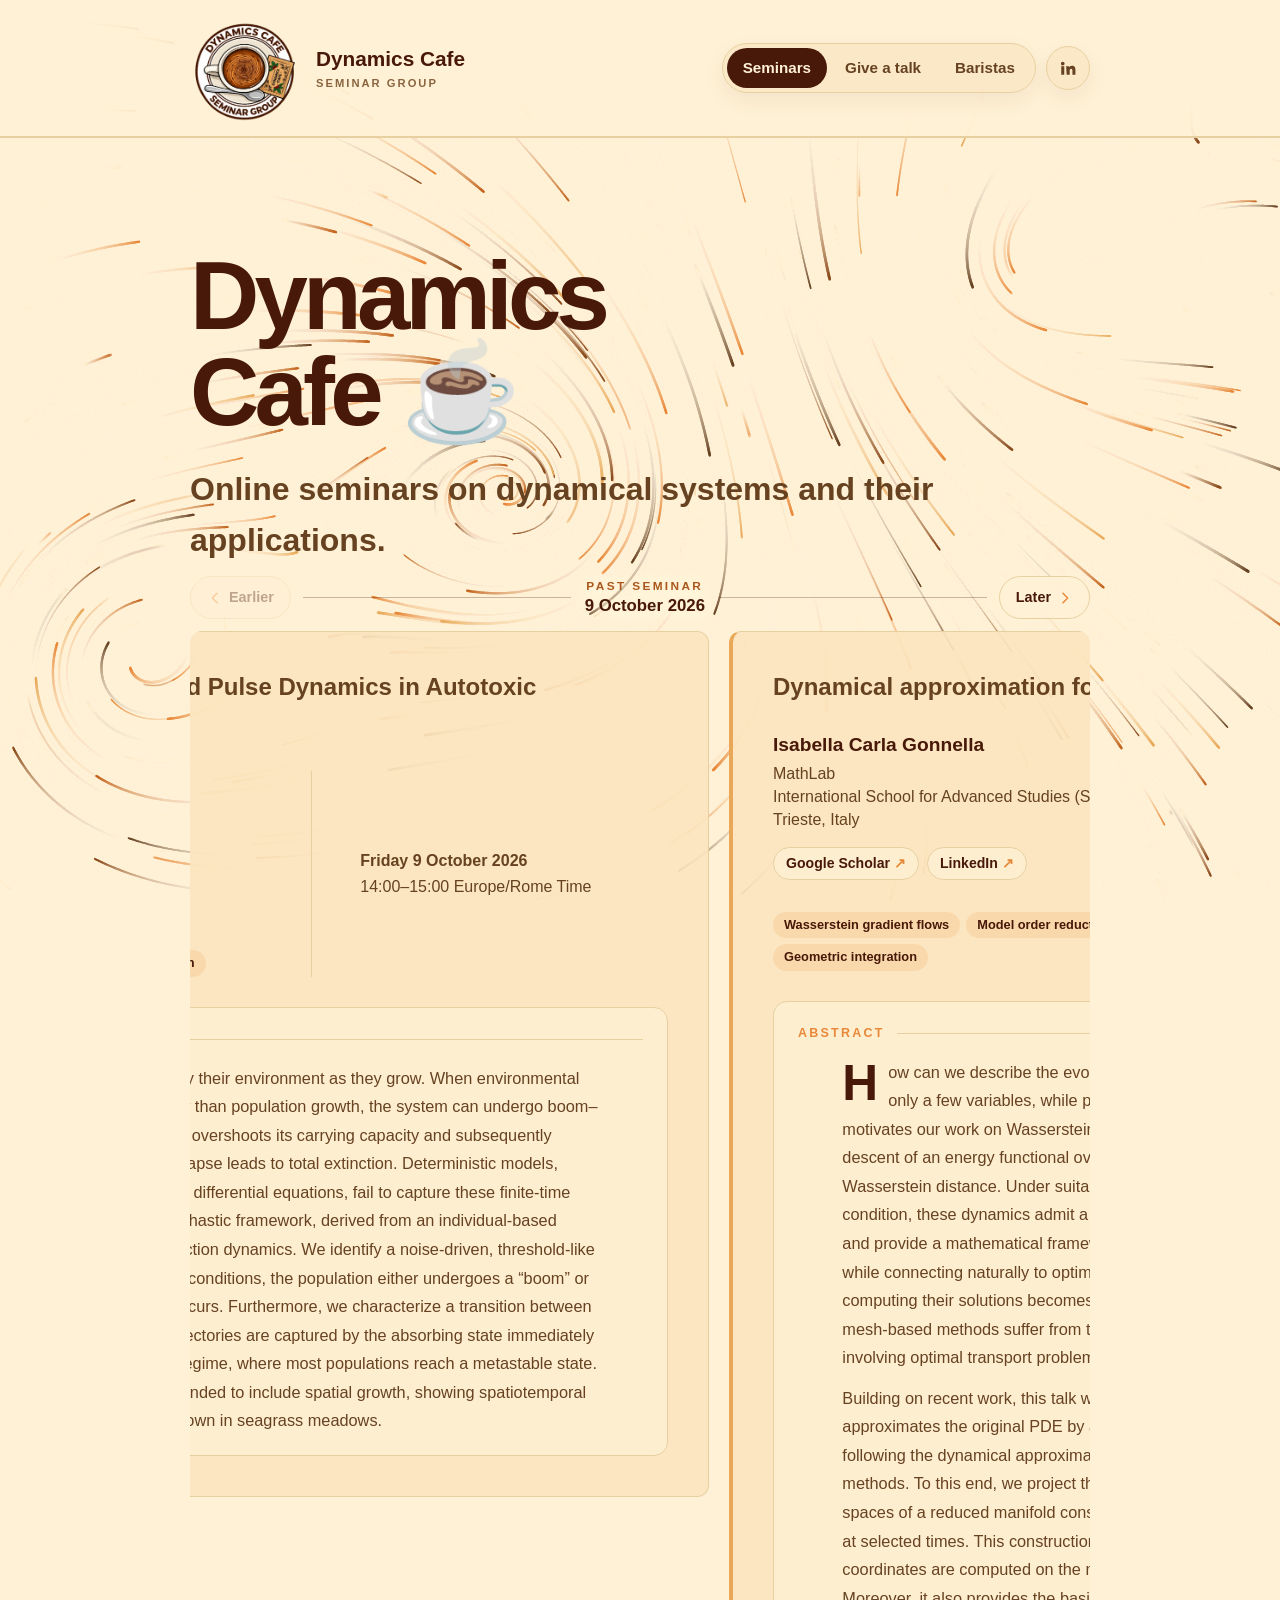
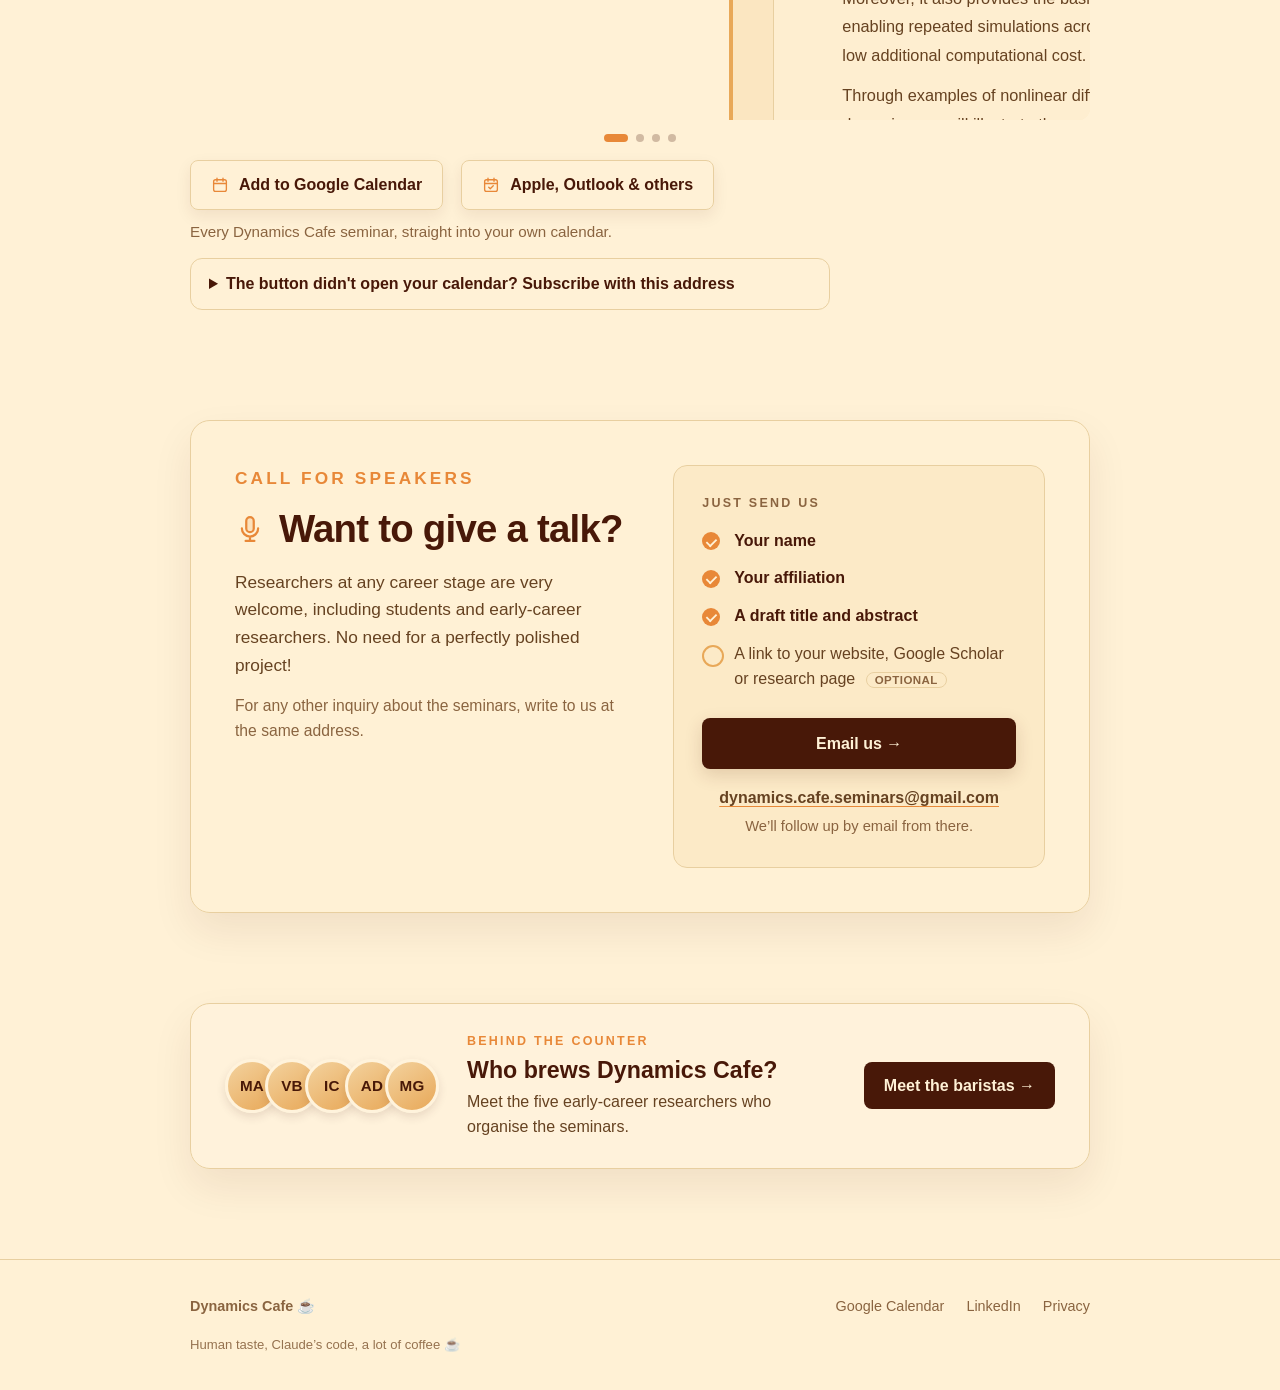
==== commit ac806168: "Christmas preview: varied ornaments per card, lights hang from the header line, hat sits on the pill" ====
--- a/index.html
+++ b/index.html
@@ -17,7 +17,7 @@
   <link rel="icon" type="image/png" sizes="192x192" href="img/favicon-192.png?v=2">
   <link rel="apple-touch-icon" href="img/apple-touch-icon.png?v=2">
   <!-- Christmas decorations, on by date (24 Nov - 10 Jan): see js/season.js -->
-  <script src="js/season.js?v=20261124k"></script>
+  <script src="js/season.js?v=20261124l"></script>
 
   <!-- link previews (LinkedIn, WhatsApp, Slack, ...) -->
   <meta property="og:type" content="website">
@@ -69,7 +69,7 @@
   }
   </script>
 
-  <link rel="stylesheet" href="style.css?v=20261124j">
+  <link rel="stylesheet" href="style.css?v=20261124m">
 </head>
 
 <body>
--- a/style.css
+++ b/style.css
@@ -2529,7 +2529,7 @@
   position: absolute;
   left: 0;
   right: 0;
-  bottom: -16px;
+  top: calc(100% - 2.5px);           /* the wire's hooks sit on the header's bottom line */
   height: 26px;
   background-repeat: repeat-x;
   background-position: center top;
@@ -2555,24 +2555,31 @@
 .xmas-hat .nav-pill::after {
   content: "";
   position: absolute;
-  top: -15px;
-  left: -10px;
-  width: 34px;
-  height: 29px;
+  top: -19px;                        /* the fur brim rests on the pill's top-left corner */
+  left: 2px;
+  width: 42px;
+  height: 36px;
   background: url("../img/xmas/hat.webp") center / contain no-repeat;
-  transform: rotate(-14deg);
+  transform: rotate(18deg);
   pointer-events: none;
+}
+
+/* in the slim bar that follows the page there is less room above the pill */
+.xmas-hat .site-header.is-floating .nav-pill::after {
+  top: -12px;
+  left: 4px;
+  width: 32px;
+  height: 27px;
 }
 
 .xmas-hat .nav-pill.is-off::after {
   display: none;
 }
 
-/* holly: a sprig on the corner of the cards */
+/* ornaments: a different decoration on each card, all cut from the Christmas logo */
 .xmas-holly .barista,
 .xmas-holly .talk-panel,
-.xmas-holly .event,
-.xmas-holly .policy-toc {
+.xmas-holly .event {
   position: relative;
 }
 
@@ -2582,24 +2589,105 @@
 .xmas-holly .policy-toc::after {
   content: "";
   position: absolute;
+  background-repeat: no-repeat;
+  pointer-events: none;
+}
+
+/* holly sprig over the top-right corner */
+.xmas-holly .barista:nth-child(5n+1)::after,
+.xmas-holly .event.deck-slide:nth-child(3n+1)::after,
+.xmas-holly .policy-toc::after {
   top: -14px;
   right: -12px;
   width: 64px;
   height: 50px;
-  background: url("../img/xmas/holly.webp") center / contain no-repeat;
+  background-image: url("../img/xmas/holly.webp");
+  background-size: contain;
   transform: rotate(8deg);
-  pointer-events: none;
-}
-
-.xmas-holly .policy-toc {
-  overflow: visible;
-}
-
-.xmas-holly .event::after {
+}
+
+/* fir boughs tied with a bow, centred on the top edge */
+.xmas-holly .barista:nth-child(5n+2)::after,
+.xmas-holly .talk-panel::after {
+  top: -24px;
+  left: 50%;
+  width: 150px;
+  height: 62px;
+  background-image: url("../img/xmas/bough.webp");
+  background-size: contain;
+  background-position: center;
+  transform: translateX(-50%);
+}
+
+/* two baubles hanging from the top edge, on strings of different lengths */
+.xmas-holly .barista:nth-child(5n+3)::after {
+  top: 0;
+  left: 26px;
+  width: 64px;
+  height: 100px;
+  background-image:
+    url("../img/xmas/redbauble.webp"),
+    url("../img/xmas/handlebauble.webp"),
+    linear-gradient(#8B5E34, #8B5E34),
+    linear-gradient(#8B5E34, #8B5E34);
+  background-size: 30px auto, 28px auto, 1.5px 32px, 1.5px 54px;
+  background-position: 0 30px, 34px 52px, 14.5px 0, 47.5px 0;
+}
+
+/* a fir sprig and a pine cone over the top-left corner */
+.xmas-holly .barista:nth-child(5n+4)::after,
+.xmas-holly .event.deck-slide:nth-child(3n+2)::after {
+  top: -18px;
+  left: -16px;
+  width: 96px;
+  height: 90px;
+  background-image: url("../img/xmas/cone.webp"), url("../img/xmas/firpacket.webp");
+  background-size: 44px auto, 88px auto;
+  background-position: 38px 44px, 0 0;
+}
+
+/* two gold stars hanging on strings by the top-right corner */
+.xmas-holly .barista:nth-child(5n)::after,
+.xmas-holly .event.deck-slide:nth-child(3n)::after {
+  top: 0;
+  right: 22px;
+  width: 60px;
+  height: 92px;
+  background-image:
+    url("../img/xmas/hangstar.webp"),
+    url("../img/xmas/hangstar.webp"),
+    linear-gradient(#8B5E34, #8B5E34),
+    linear-gradient(#8B5E34, #8B5E34);
+  background-size: 28px auto, 24px auto, 1.5px 34px, 1.5px 56px;
+  background-position: 0 30px, 32px 52px, 13.25px 0, 43.25px 0;
+}
+
+/* seminar cards: the row they slide in clips anything outside them, so they stay inside */
+.xmas-holly .event.deck-slide:nth-child(3n+1)::after {
   top: 10px;
   right: 10px;
   width: 56px;
   height: 44px;
+}
+
+.xmas-holly .event.deck-slide:nth-child(3n+2)::after {
+  top: 0;
+  left: auto;
+  right: 0;
+  transform: scaleX(-1);
+  border-top-right-radius: 12px;
+}
+
+.xmas-holly .event > h3:first-of-type {
+  padding-right: 80px;               /* room for the ornament */
+}
+
+/* privacy contents: the list scrolls inside itself, so the holly sits inside its corner */
+.xmas-holly .policy-toc::after {
+  top: 8px;
+  right: 8px;
+  width: 48px;
+  height: 38px;
 }
 
 /* globe: snow falling inside the round "Brewing..." illustration (drawn by js/season.js) */
@@ -2611,49 +2699,9 @@
   pointer-events: none;
 }
 
-/* snow: a few flakes drifting down the background (js/season.js), behind the content */
-.xmas-snow-layer {
-  position: fixed;
-  inset: 0;
-  z-index: -1;
-  overflow: hidden;
-  pointer-events: none;
-}
-
-.xmas-snow-layer i {
-  position: absolute;
-  top: -12px;
-  animation: xmas-fall linear infinite;
-  will-change: transform;
-}
-
-.xmas-snow-layer b {
-  display: block;
-  width: var(--s);
-  height: var(--s);
-  border-radius: 50%;
-  background: #fff;
-  box-shadow: 0 0 2px rgba(110, 70, 40, 0.4);
-  animation: xmas-sway ease-in-out infinite alternate;
-}
-
-@keyframes xmas-fall {
-  to { transform: translateY(calc(100lvh + 24px)); }
-}
-
-@keyframes xmas-sway {
-  from { transform: translateX(-10px); }
-  to   { transform: translateX(10px); }
-}
-
 @media (prefers-reduced-motion: reduce) {
   .xmas-lights .header-bar::before,
   .xmas-lights .header-bar::after {
     animation: none;
   }
 }
-
-.xmas-holly .event > h3:first-of-type,
-.xmas-holly .event .event-title {
-  padding-right: 52px;               /* room for the holly in the corner */
-}
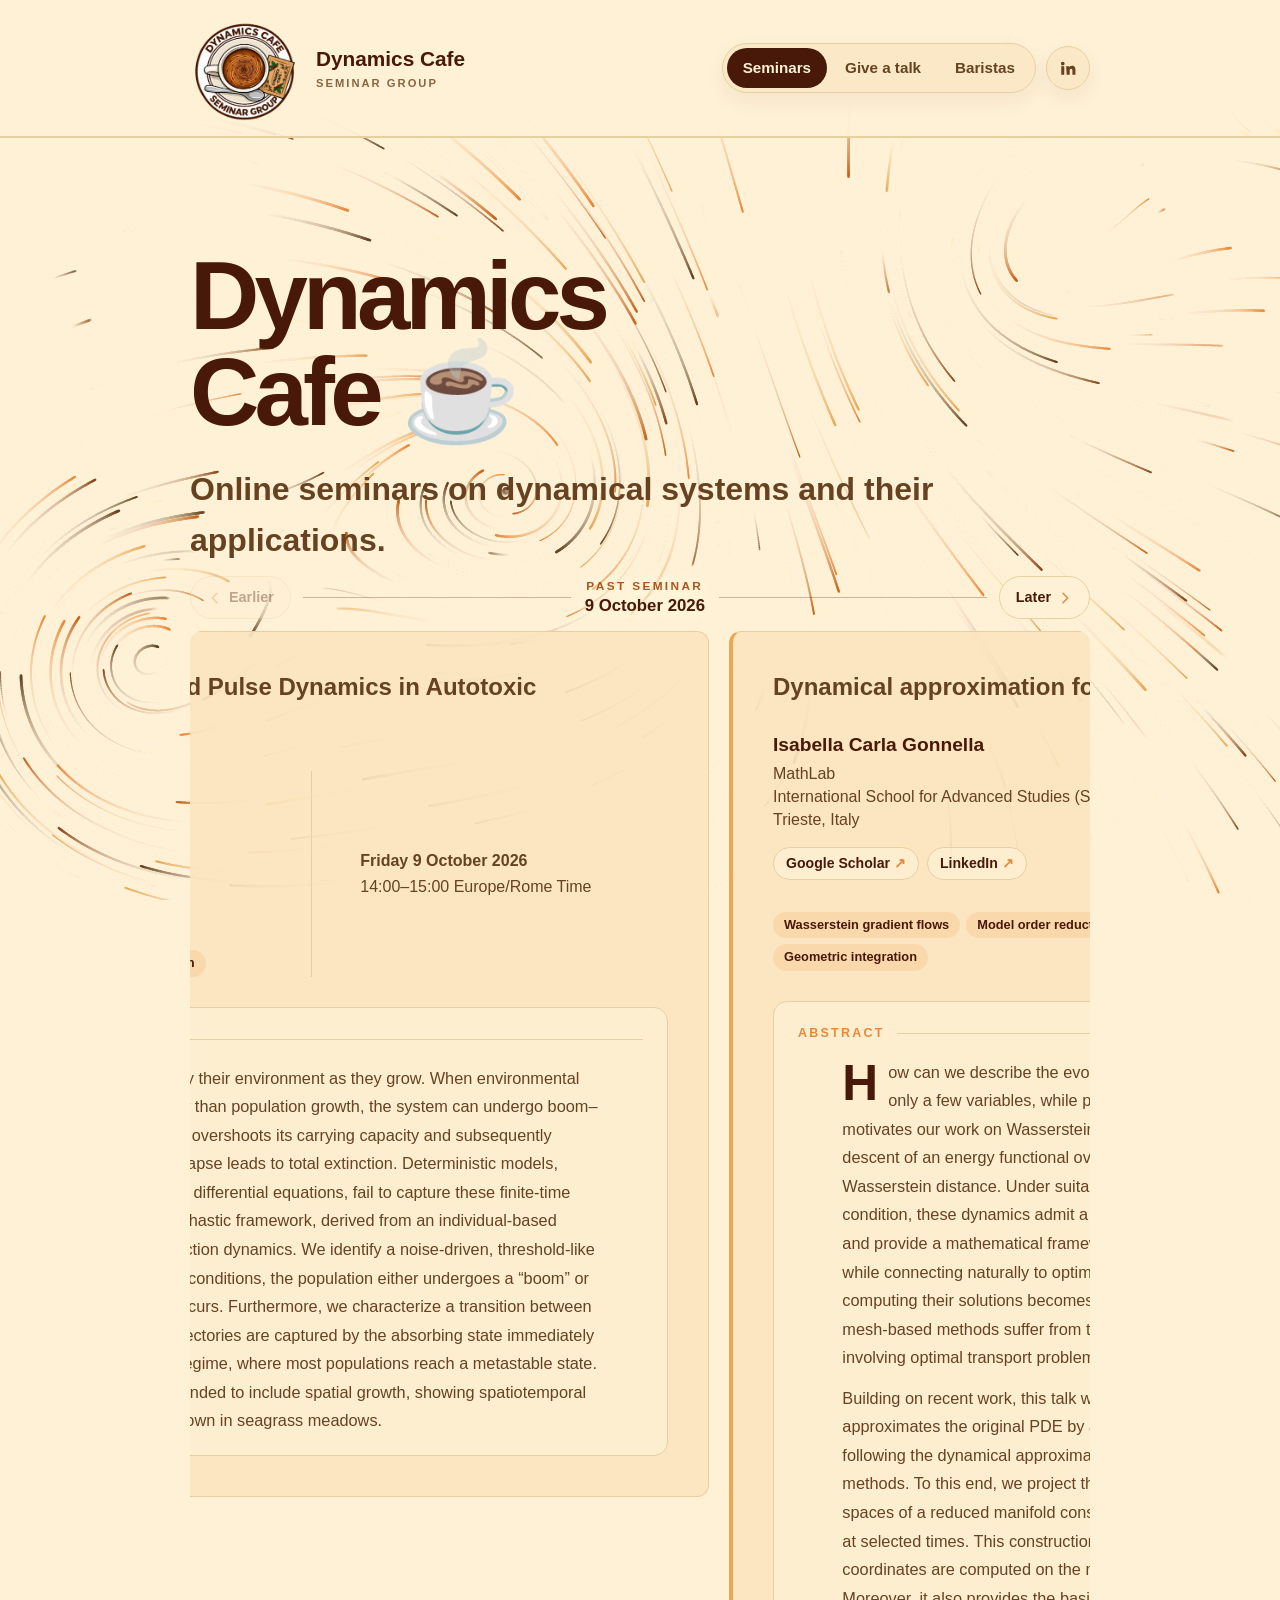
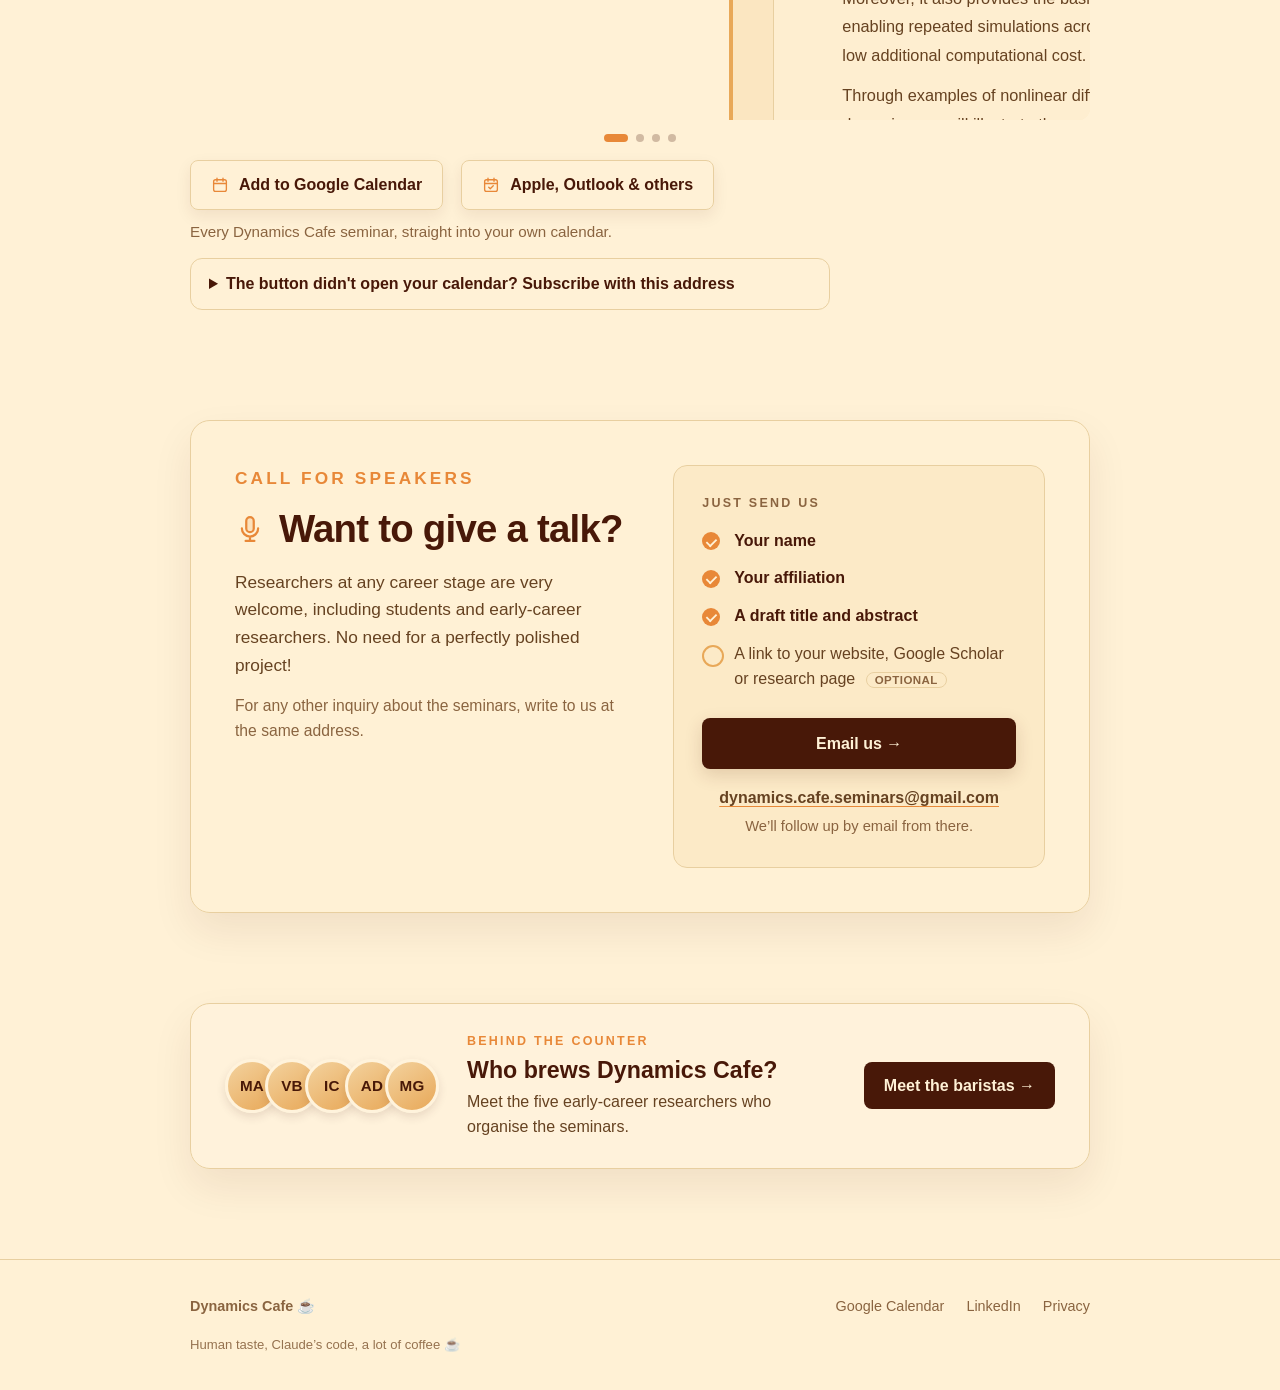
==== commit a8217df6: "Christmas preview: hand-drawn garlands with varied ornaments, hat worn by the pill (and the bar on t" ====
--- a/index.html
+++ b/index.html
@@ -17,7 +17,7 @@
   <link rel="icon" type="image/png" sizes="192x192" href="img/favicon-192.png?v=2">
   <link rel="apple-touch-icon" href="img/apple-touch-icon.png?v=2">
   <!-- Christmas decorations, on by date (24 Nov - 10 Jan): see js/season.js -->
-  <script src="js/season.js?v=20261124l"></script>
+  <script src="js/season.js?v=20261124n"></script>
 
   <!-- link previews (LinkedIn, WhatsApp, Slack, ...) -->
   <meta property="og:type" content="website">
@@ -69,7 +69,7 @@
   }
   </script>
 
-  <link rel="stylesheet" href="style.css?v=20261124m">
+  <link rel="stylesheet" href="style.css?v=20261124n">
 </head>
 
 <body>
@@ -266,6 +266,7 @@
 <!-- the footer is written by js/footer.js, the same for every page -->
 <footer class="site-footer" id="site-footer"></footer>
 <script src="js/footer.js?v=20261124j"></script>
+<script src="js/garland.js?v=20261124p"></script>
 
 
 <script src="js/flow.js?v=20261124a"></script>
--- a/style.css
+++ b/style.css
@@ -2517,6 +2517,7 @@
 /* lights: a string along the bottom of the header, half the bulbs glowing at a time */
 .xmas-lights .site-header .header-bar {
   position: relative;
+  border-bottom-color: transparent;  /* the wire takes the place of the bottom line */
 }
 
 .xmas-lights .site-header.is-floating .header-bar {
@@ -2529,10 +2530,10 @@
   position: absolute;
   left: 0;
   right: 0;
-  top: calc(100% - 2.5px);           /* the wire's hooks sit on the header's bottom line */
+  top: calc(100% - 2px);             /* the wire's hooks sit exactly where the bottom line was */
   height: 26px;
-  background-repeat: repeat-x;
-  background-position: center top;
+  background-repeat: round no-repeat;  /* a whole number of swags: no cut bulb at either end */
+  background-position: left top;
   pointer-events: none;
 }
 
@@ -2551,144 +2552,56 @@
   50%      { opacity: 0.55; }
 }
 
-/* hat: a Santa hat riding on the dark header pill */
-.xmas-hat .nav-pill::after {
+/* hat: a Santa hat worn by the dark header pill, its fur brim resting along the pill's top edge.
+   On pages without a pill (the privacy notice) it sits on the outer bar instead. */
+.xmas-hat .nav-pill::after,
+.xmas-hat nav .links:has(.nav-pill.is-off)::after {
   content: "";
   position: absolute;
-  top: -19px;                        /* the fur brim rests on the pill's top-left corner */
-  left: 2px;
-  width: 42px;
-  height: 36px;
+  top: -22px;
+  left: 10px;
+  width: 44px;
+  height: 38px;
   background: url("../img/xmas/hat.webp") center / contain no-repeat;
-  transform: rotate(18deg);
+  transform: rotate(30deg) translateY(3px);
   pointer-events: none;
 }
 
-/* in the slim bar that follows the page there is less room above the pill */
-.xmas-hat .site-header.is-floating .nav-pill::after {
-  top: -12px;
-  left: 4px;
-  width: 32px;
-  height: 27px;
+.xmas-hat nav .links:has(.nav-pill.is-off)::after {
+  top: -24px;
+  left: 14px;
+  z-index: 2;
 }
 
 .xmas-hat .nav-pill.is-off::after {
   display: none;
 }
 
-/* ornaments: a different decoration on each card, all cut from the Christmas logo */
-.xmas-holly .barista,
-.xmas-holly .talk-panel,
-.xmas-holly .event {
+/* the slim bar that follows the page: a little more room above the pill for the hat */
+.xmas-hat .site-header.is-floating .header-bar {
+  padding-top: 18px;
+}
+
+/* garland: drawn by js/garland.js along the top edge of each card */
+.has-garland:not(.policy-toc) {
   position: relative;
 }
 
-.xmas-holly .barista::after,
-.xmas-holly .talk-panel::after,
-.xmas-holly .event::after,
-.xmas-holly .policy-toc::after {
-  content: "";
+.garland-svg {
   position: absolute;
-  background-repeat: no-repeat;
+  top: 0;
+  left: 0;
+  z-index: 1;
+  overflow: visible;
   pointer-events: none;
 }
 
-/* holly sprig over the top-right corner */
-.xmas-holly .barista:nth-child(5n+1)::after,
-.xmas-holly .event.deck-slide:nth-child(3n+1)::after,
-.xmas-holly .policy-toc::after {
-  top: -14px;
-  right: -12px;
-  width: 64px;
-  height: 50px;
-  background-image: url("../img/xmas/holly.webp");
-  background-size: contain;
-  transform: rotate(8deg);
-}
-
-/* fir boughs tied with a bow, centred on the top edge */
-.xmas-holly .barista:nth-child(5n+2)::after,
-.xmas-holly .talk-panel::after {
-  top: -24px;
-  left: 50%;
-  width: 150px;
-  height: 62px;
-  background-image: url("../img/xmas/bough.webp");
-  background-size: contain;
-  background-position: center;
-  transform: translateX(-50%);
-}
-
-/* two baubles hanging from the top edge, on strings of different lengths */
-.xmas-holly .barista:nth-child(5n+3)::after {
-  top: 0;
-  left: 26px;
-  width: 64px;
-  height: 100px;
-  background-image:
-    url("../img/xmas/redbauble.webp"),
-    url("../img/xmas/handlebauble.webp"),
-    linear-gradient(#8B5E34, #8B5E34),
-    linear-gradient(#8B5E34, #8B5E34);
-  background-size: 30px auto, 28px auto, 1.5px 32px, 1.5px 54px;
-  background-position: 0 30px, 34px 52px, 14.5px 0, 47.5px 0;
-}
-
-/* a fir sprig and a pine cone over the top-left corner */
-.xmas-holly .barista:nth-child(5n+4)::after,
-.xmas-holly .event.deck-slide:nth-child(3n+2)::after {
-  top: -18px;
-  left: -16px;
-  width: 96px;
-  height: 90px;
-  background-image: url("../img/xmas/cone.webp"), url("../img/xmas/firpacket.webp");
-  background-size: 44px auto, 88px auto;
-  background-position: 38px 44px, 0 0;
-}
-
-/* two gold stars hanging on strings by the top-right corner */
-.xmas-holly .barista:nth-child(5n)::after,
-.xmas-holly .event.deck-slide:nth-child(3n)::after {
-  top: 0;
-  right: 22px;
-  width: 60px;
-  height: 92px;
-  background-image:
-    url("../img/xmas/hangstar.webp"),
-    url("../img/xmas/hangstar.webp"),
-    linear-gradient(#8B5E34, #8B5E34),
-    linear-gradient(#8B5E34, #8B5E34);
-  background-size: 28px auto, 24px auto, 1.5px 34px, 1.5px 56px;
-  background-position: 0 30px, 32px 52px, 13.25px 0, 43.25px 0;
-}
-
-/* seminar cards: the row they slide in clips anything outside them, so they stay inside */
-.xmas-holly .event.deck-slide:nth-child(3n+1)::after {
-  top: 10px;
-  right: 10px;
-  width: 56px;
-  height: 44px;
-}
-
-.xmas-holly .event.deck-slide:nth-child(3n+2)::after {
-  top: 0;
-  left: auto;
-  right: 0;
-  transform: scaleX(-1);
-  border-top-right-radius: 12px;
-}
-
-.xmas-holly .event > h3:first-of-type {
-  padding-right: 80px;               /* room for the ornament */
-}
-
-/* privacy contents: the list scrolls inside itself, so the holly sits inside its corner */
-.xmas-holly .policy-toc::after {
-  top: 8px;
-  right: 8px;
-  width: 48px;
-  height: 38px;
-}
+/* a little more room at the top, so the ornaments hang clear of the content */
+.xmas-garland .barista { padding-top: 54px; }
+.xmas-garland .event { padding-top: 70px; }
+.xmas-garland .talk-panel { padding-top: 76px; }
+.xmas-garland .policy-toc { padding-top: 64px; }
+.xmas-garland .counter-card { padding-top: 64px; }
 
 /* globe: snow falling inside the round "Brewing..." illustration (drawn by js/season.js) */
 .xmas-globe-snow {
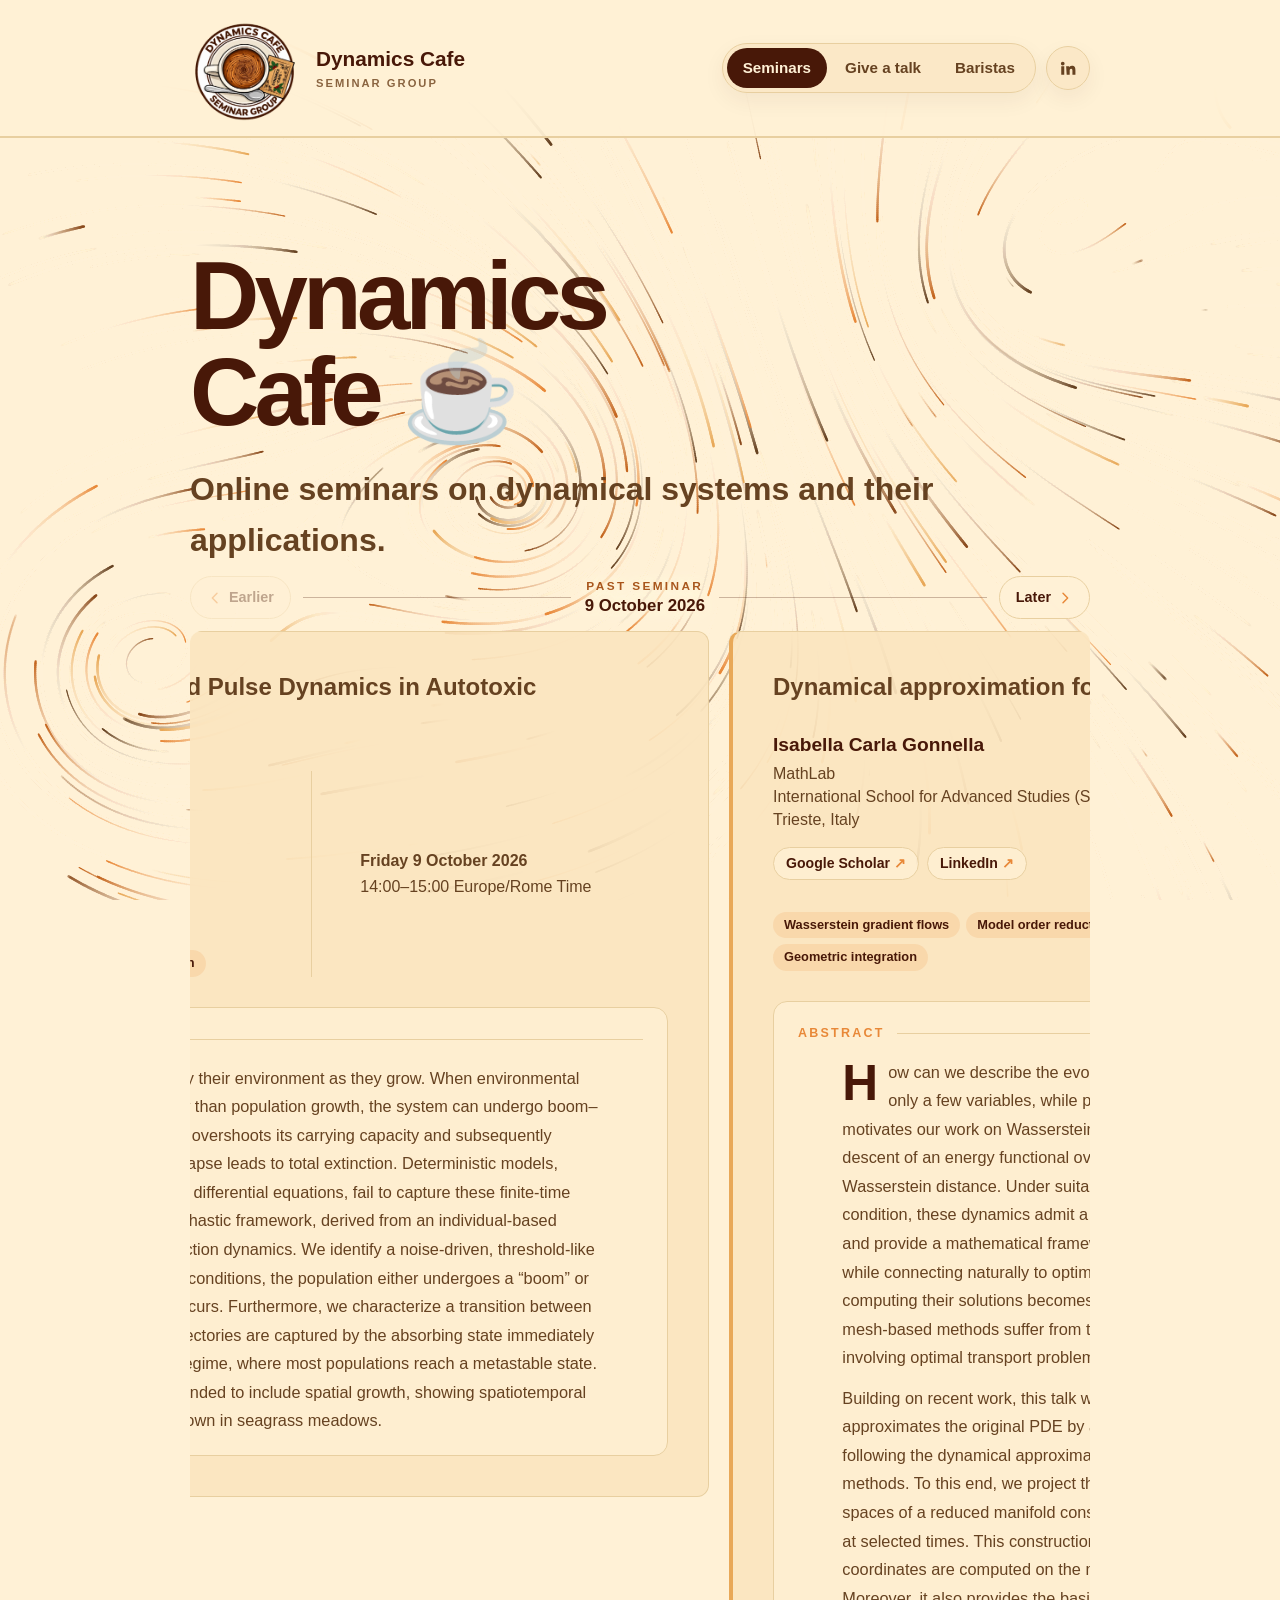
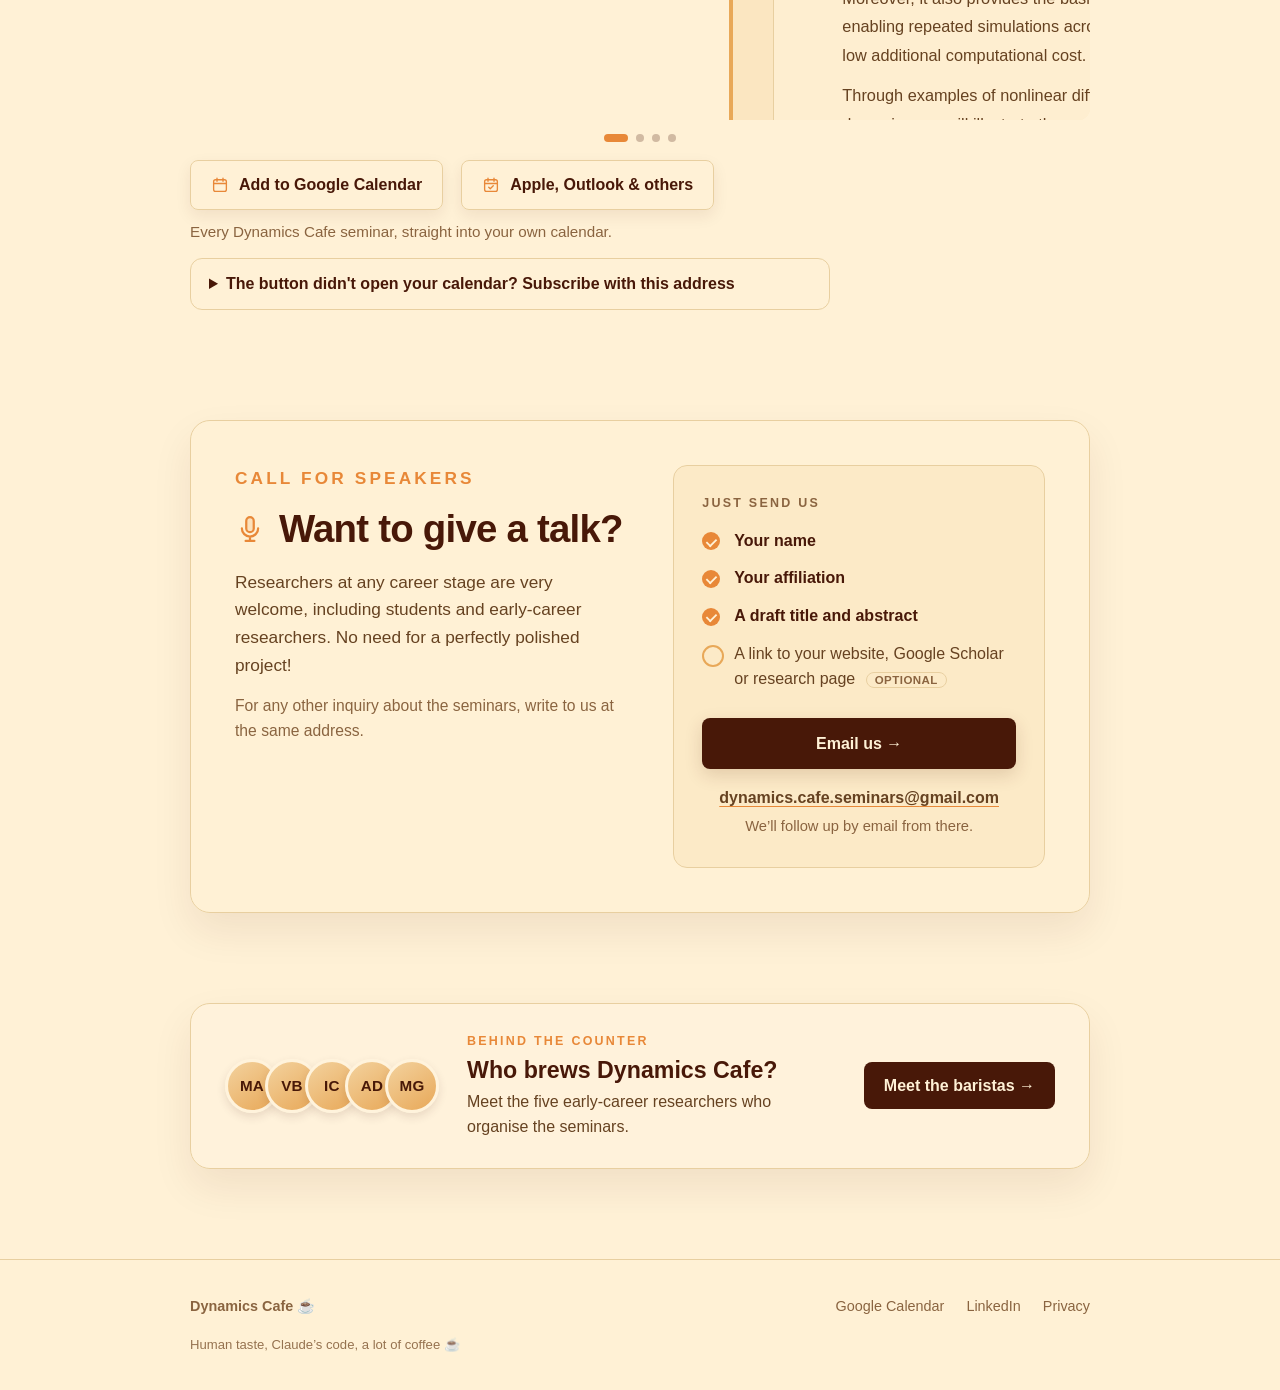
==== commit 3a8ae272: "Christmas preview: one featured garland, garlands across the team rows, a corner sprig; layered spri" ====
--- a/index.html
+++ b/index.html
@@ -69,7 +69,7 @@
   }
   </script>
 
-  <link rel="stylesheet" href="style.css?v=20261124n">
+  <link rel="stylesheet" href="style.css?v=20261124q">
 </head>
 
 <body>
@@ -266,7 +266,7 @@
 <!-- the footer is written by js/footer.js, the same for every page -->
 <footer class="site-footer" id="site-footer"></footer>
 <script src="js/footer.js?v=20261124j"></script>
-<script src="js/garland.js?v=20261124p"></script>
+<script src="js/garland.js?v=20261124s"></script>
 
 
 <script src="js/flow.js?v=20261124a"></script>
--- a/style.css
+++ b/style.css
@@ -2538,12 +2538,12 @@
 }
 
 .xmas-lights .header-bar::before {
-  background-image: url("data:image/svg+xml,%3Csvg%20xmlns%3D%22http%3A//www.w3.org/2000/svg%22%20width%3D%22240%22%20height%3D%2226%22%20viewBox%3D%220%200%20240%2026%22%3E%3Cellipse%20cx%3D%2290%22%20cy%3D%2216%22%20rx%3D%226.5%22%20ry%3D%228.2%22%20fill%3D%22%23E7A92B%22%20opacity%3D%22.22%22/%3E%3Cellipse%20cx%3D%22210%22%20cy%3D%2216%22%20rx%3D%226.5%22%20ry%3D%228.2%22%20fill%3D%22%233D7FC4%22%20opacity%3D%22.22%22/%3E%3C/svg%3E"), url("data:image/svg+xml,%3Csvg%20xmlns%3D%22http%3A//www.w3.org/2000/svg%22%20width%3D%22240%22%20height%3D%2226%22%20viewBox%3D%220%200%20240%2026%22%3E%3Cpath%20d%3D%22M0%203%20Q30%2013%2060%203%20T120%203%20T180%203%20T240%203%22%20fill%3D%22none%22%20stroke%3D%22%234E2A14%22%20stroke-width%3D%221.4%22/%3E%3Crect%20x%3D%2227.6%22%20y%3D%227%22%20width%3D%224.8%22%20height%3D%224.2%22%20rx%3D%221%22%20fill%3D%22%235a3a1c%22/%3E%3Cellipse%20cx%3D%2230%22%20cy%3D%2216%22%20rx%3D%224.2%22%20ry%3D%226%22%20fill%3D%22%23D7322B%22/%3E%3Cellipse%20cx%3D%2228.6%22%20cy%3D%2214%22%20rx%3D%221.1%22%20ry%3D%222%22%20fill%3D%22%23fff%22%20opacity%3D%22.6%22/%3E%3Crect%20x%3D%2287.6%22%20y%3D%227%22%20width%3D%224.8%22%20height%3D%224.2%22%20rx%3D%221%22%20fill%3D%22%235a3a1c%22/%3E%3Cellipse%20cx%3D%2290%22%20cy%3D%2216%22%20rx%3D%224.2%22%20ry%3D%226%22%20fill%3D%22%23E7A92B%22/%3E%3Cellipse%20cx%3D%2288.6%22%20cy%3D%2214%22%20rx%3D%221.1%22%20ry%3D%222%22%20fill%3D%22%23fff%22%20opacity%3D%22.6%22/%3E%3Crect%20x%3D%22147.6%22%20y%3D%227%22%20width%3D%224.8%22%20height%3D%224.2%22%20rx%3D%221%22%20fill%3D%22%235a3a1c%22/%3E%3Cellipse%20cx%3D%22150%22%20cy%3D%2216%22%20rx%3D%224.2%22%20ry%3D%226%22%20fill%3D%22%232F8A46%22/%3E%3Cellipse%20cx%3D%22148.6%22%20cy%3D%2214%22%20rx%3D%221.1%22%20ry%3D%222%22%20fill%3D%22%23fff%22%20opacity%3D%22.6%22/%3E%3Crect%20x%3D%22207.6%22%20y%3D%227%22%20width%3D%224.8%22%20height%3D%224.2%22%20rx%3D%221%22%20fill%3D%22%235a3a1c%22/%3E%3Cellipse%20cx%3D%22210%22%20cy%3D%2216%22%20rx%3D%224.2%22%20ry%3D%226%22%20fill%3D%22%233D7FC4%22/%3E%3Cellipse%20cx%3D%22208.6%22%20cy%3D%2214%22%20rx%3D%221.1%22%20ry%3D%222%22%20fill%3D%22%23fff%22%20opacity%3D%22.6%22/%3E%3C/svg%3E");
+  background-image: url("data:image/svg+xml,%3Csvg%20xmlns%3D%22http%3A//www.w3.org/2000/svg%22%20width%3D%22240%22%20height%3D%2226%22%20viewBox%3D%220%200%20240%2026%22%3E%3Cellipse%20cx%3D%2290%22%20cy%3D%2216.4%22%20rx%3D%227%22%20ry%3D%228.6%22%20fill%3D%22%23E0A93A%22%20opacity%3D%22.2%22/%3E%3Cellipse%20cx%3D%22210%22%20cy%3D%2216.4%22%20rx%3D%227%22%20ry%3D%228.6%22%20fill%3D%22%23D9782E%22%20opacity%3D%22.2%22/%3E%3C/svg%3E"), url("data:image/svg+xml,%3Csvg%20xmlns%3D%22http%3A//www.w3.org/2000/svg%22%20width%3D%22240%22%20height%3D%2226%22%20viewBox%3D%220%200%20240%2026%22%3E%3Cpath%20d%3D%22M0%203%20Q30%2013%2060%203%20T120%203%20T180%203%20T240%203%22%20fill%3D%22none%22%20stroke%3D%22%234E2A14%22%20stroke-width%3D%221.4%22/%3E%3Crect%20x%3D%2227.4%22%20y%3D%227%22%20width%3D%225.2%22%20height%3D%224.4%22%20rx%3D%221%22%20fill%3D%22%23C9A24A%22%20stroke%3D%22%233A160A%22%20stroke-width%3D%22.8%22/%3E%3Cellipse%20cx%3D%2230%22%20cy%3D%2216.4%22%20rx%3D%224.3%22%20ry%3D%226.1%22%20fill%3D%22%23A8323A%22%20stroke%3D%22%233A160A%22%20stroke-width%3D%221%22/%3E%3Cellipse%20cx%3D%2228.5%22%20cy%3D%2214.4%22%20rx%3D%221.1%22%20ry%3D%222%22%20fill%3D%22%23fff%22%20opacity%3D%22.6%22/%3E%3Crect%20x%3D%2287.4%22%20y%3D%227%22%20width%3D%225.2%22%20height%3D%224.4%22%20rx%3D%221%22%20fill%3D%22%23C9A24A%22%20stroke%3D%22%233A160A%22%20stroke-width%3D%22.8%22/%3E%3Cellipse%20cx%3D%2290%22%20cy%3D%2216.4%22%20rx%3D%224.3%22%20ry%3D%226.1%22%20fill%3D%22%23E0A93A%22%20stroke%3D%22%233A160A%22%20stroke-width%3D%221%22/%3E%3Cellipse%20cx%3D%2288.5%22%20cy%3D%2214.4%22%20rx%3D%221.1%22%20ry%3D%222%22%20fill%3D%22%23fff%22%20opacity%3D%22.6%22/%3E%3Crect%20x%3D%22147.4%22%20y%3D%227%22%20width%3D%225.2%22%20height%3D%224.4%22%20rx%3D%221%22%20fill%3D%22%23C9A24A%22%20stroke%3D%22%233A160A%22%20stroke-width%3D%22.8%22/%3E%3Cellipse%20cx%3D%22150%22%20cy%3D%2216.4%22%20rx%3D%224.3%22%20ry%3D%226.1%22%20fill%3D%22%232F6A47%22%20stroke%3D%22%233A160A%22%20stroke-width%3D%221%22/%3E%3Cellipse%20cx%3D%22148.5%22%20cy%3D%2214.4%22%20rx%3D%221.1%22%20ry%3D%222%22%20fill%3D%22%23fff%22%20opacity%3D%22.6%22/%3E%3Crect%20x%3D%22207.4%22%20y%3D%227%22%20width%3D%225.2%22%20height%3D%224.4%22%20rx%3D%221%22%20fill%3D%22%23C9A24A%22%20stroke%3D%22%233A160A%22%20stroke-width%3D%22.8%22/%3E%3Cellipse%20cx%3D%22210%22%20cy%3D%2216.4%22%20rx%3D%224.3%22%20ry%3D%226.1%22%20fill%3D%22%23D9782E%22%20stroke%3D%22%233A160A%22%20stroke-width%3D%221%22/%3E%3Cellipse%20cx%3D%22208.5%22%20cy%3D%2214.4%22%20rx%3D%221.1%22%20ry%3D%222%22%20fill%3D%22%23fff%22%20opacity%3D%22.6%22/%3E%3C/svg%3E");
   animation: xmas-twinkle 2.6s ease-in-out infinite;
 }
 
 .xmas-lights .header-bar::after {
-  background-image: url("data:image/svg+xml,%3Csvg%20xmlns%3D%22http%3A//www.w3.org/2000/svg%22%20width%3D%22240%22%20height%3D%2226%22%20viewBox%3D%220%200%20240%2026%22%3E%3Cellipse%20cx%3D%2230%22%20cy%3D%2216%22%20rx%3D%226.5%22%20ry%3D%228.2%22%20fill%3D%22%23D7322B%22%20opacity%3D%22.22%22/%3E%3Cellipse%20cx%3D%22150%22%20cy%3D%2216%22%20rx%3D%226.5%22%20ry%3D%228.2%22%20fill%3D%22%232F8A46%22%20opacity%3D%22.22%22/%3E%3C/svg%3E");
+  background-image: url("data:image/svg+xml,%3Csvg%20xmlns%3D%22http%3A//www.w3.org/2000/svg%22%20width%3D%22240%22%20height%3D%2226%22%20viewBox%3D%220%200%20240%2026%22%3E%3Cellipse%20cx%3D%2230%22%20cy%3D%2216.4%22%20rx%3D%227%22%20ry%3D%228.6%22%20fill%3D%22%23A8323A%22%20opacity%3D%22.2%22/%3E%3Cellipse%20cx%3D%22150%22%20cy%3D%2216.4%22%20rx%3D%227%22%20ry%3D%228.6%22%20fill%3D%22%232F6A47%22%20opacity%3D%22.2%22/%3E%3C/svg%3E");
   animation: xmas-twinkle 2.6s ease-in-out -1.3s infinite;
 }
 
@@ -2582,26 +2582,51 @@
   padding-top: 18px;
 }
 
-/* garland: drawn by js/garland.js along the top edge of each card */
-.has-garland:not(.policy-toc) {
-  position: relative;
-}
-
+/* garlands (js/garland.js): one featured garland on the next-seminar card, one garland across
+   each row of the team page, and a single sprig on the corner of the "Give a talk" panel */
 .garland-svg {
   position: absolute;
   top: 0;
   left: 0;
-  z-index: 1;
+  z-index: 2;
   overflow: visible;
   pointer-events: none;
 }
 
-/* a little more room at the top, so the ornaments hang clear of the content */
-.xmas-garland .barista { padding-top: 54px; }
-.xmas-garland .event { padding-top: 70px; }
-.xmas-garland .talk-panel { padding-top: 76px; }
-.xmas-garland .policy-toc { padding-top: 64px; }
-.xmas-garland .counter-card { padding-top: 64px; }
+.garland-svg .orn-hit {
+  pointer-events: all;                 /* brushing an ornament sets it swinging */
+}
+
+.has-featured-garland {
+  position: relative;
+}
+
+.xmas-garland .event.has-featured-garland {
+  padding-top: 76px;                   /* the ornaments hang clear of the title */
+}
+
+.xmas-garland .barista-grid {
+  position: relative;
+}
+
+.xmas-garland .barista {
+  padding-top: 52px;
+}
+
+.xmas-garland .barista-grid > .garland-rows {
+  top: 0;
+  left: 0;
+}
+
+.has-corner-sprig {
+  position: relative;
+}
+
+.garland-corner {
+  top: -18px;
+  left: auto;
+  right: -18px;
+}
 
 /* globe: snow falling inside the round "Brewing..." illustration (drawn by js/season.js) */
 .xmas-globe-snow {
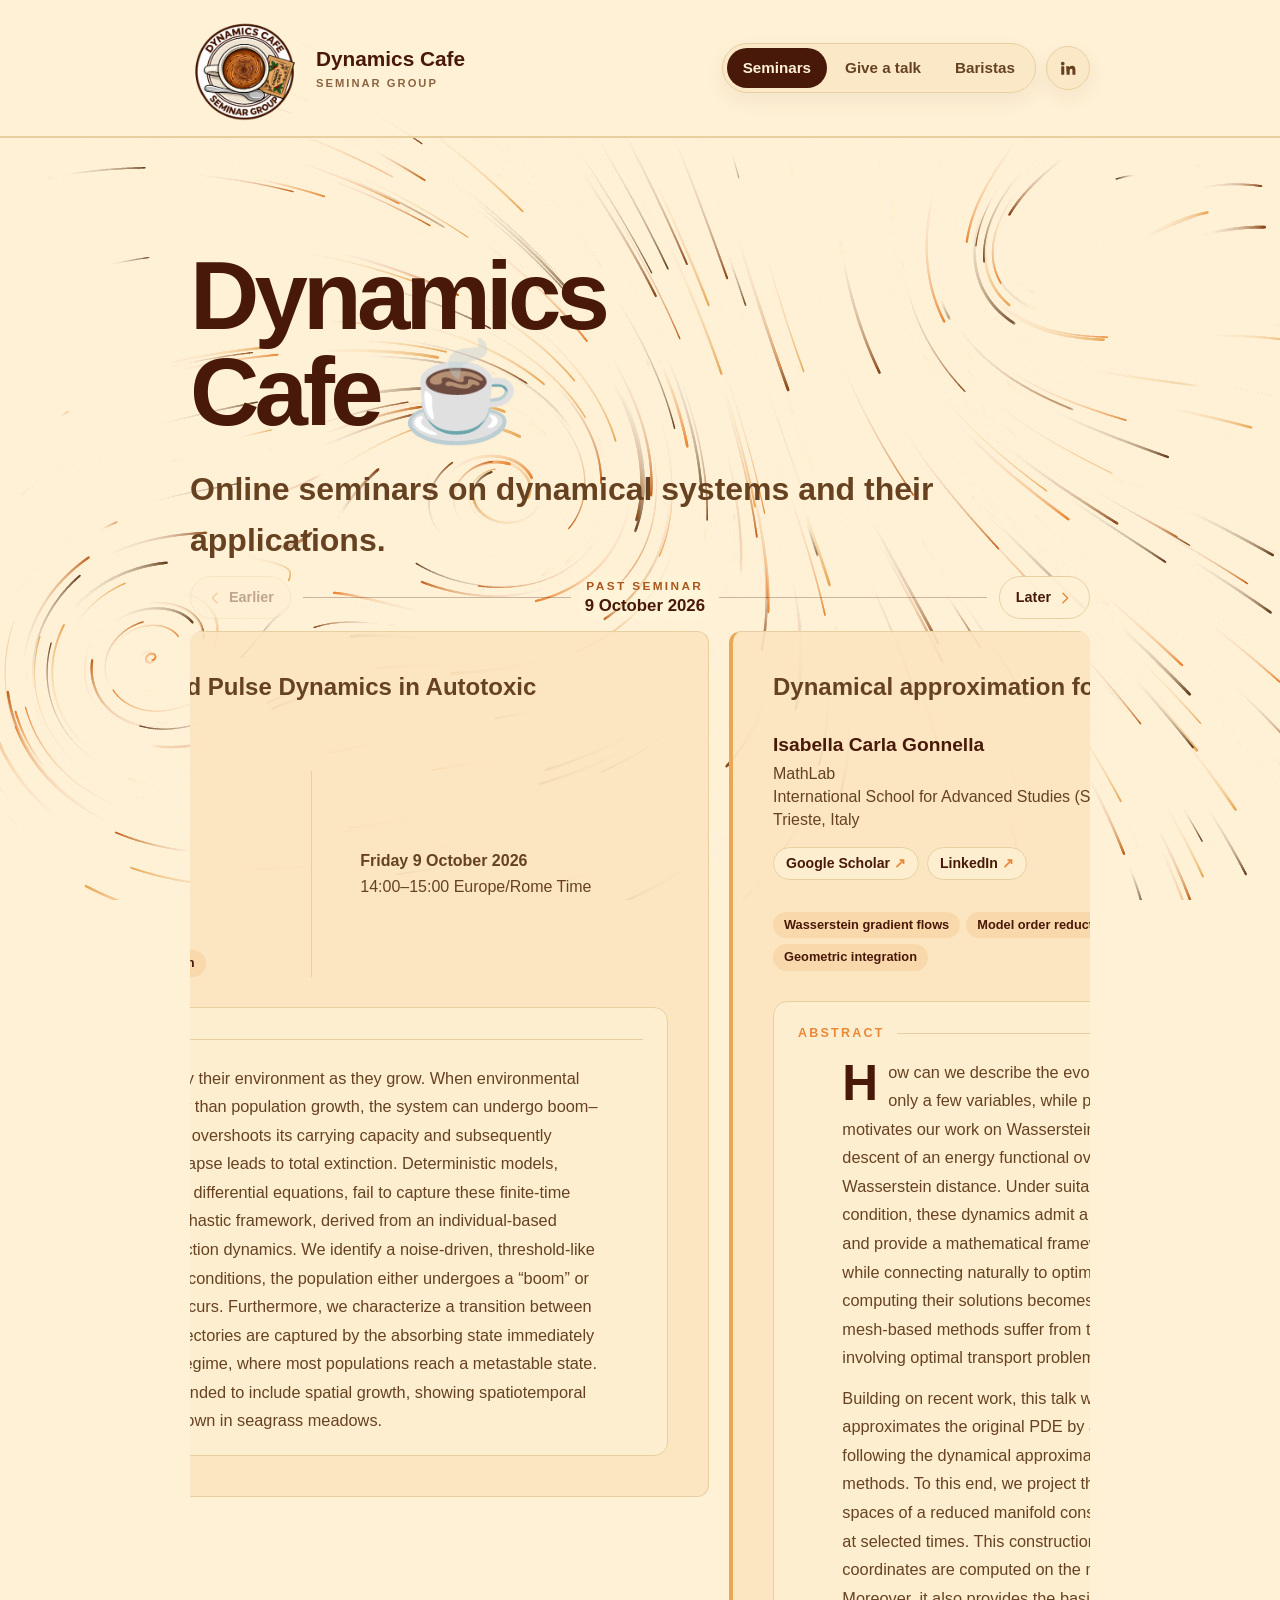
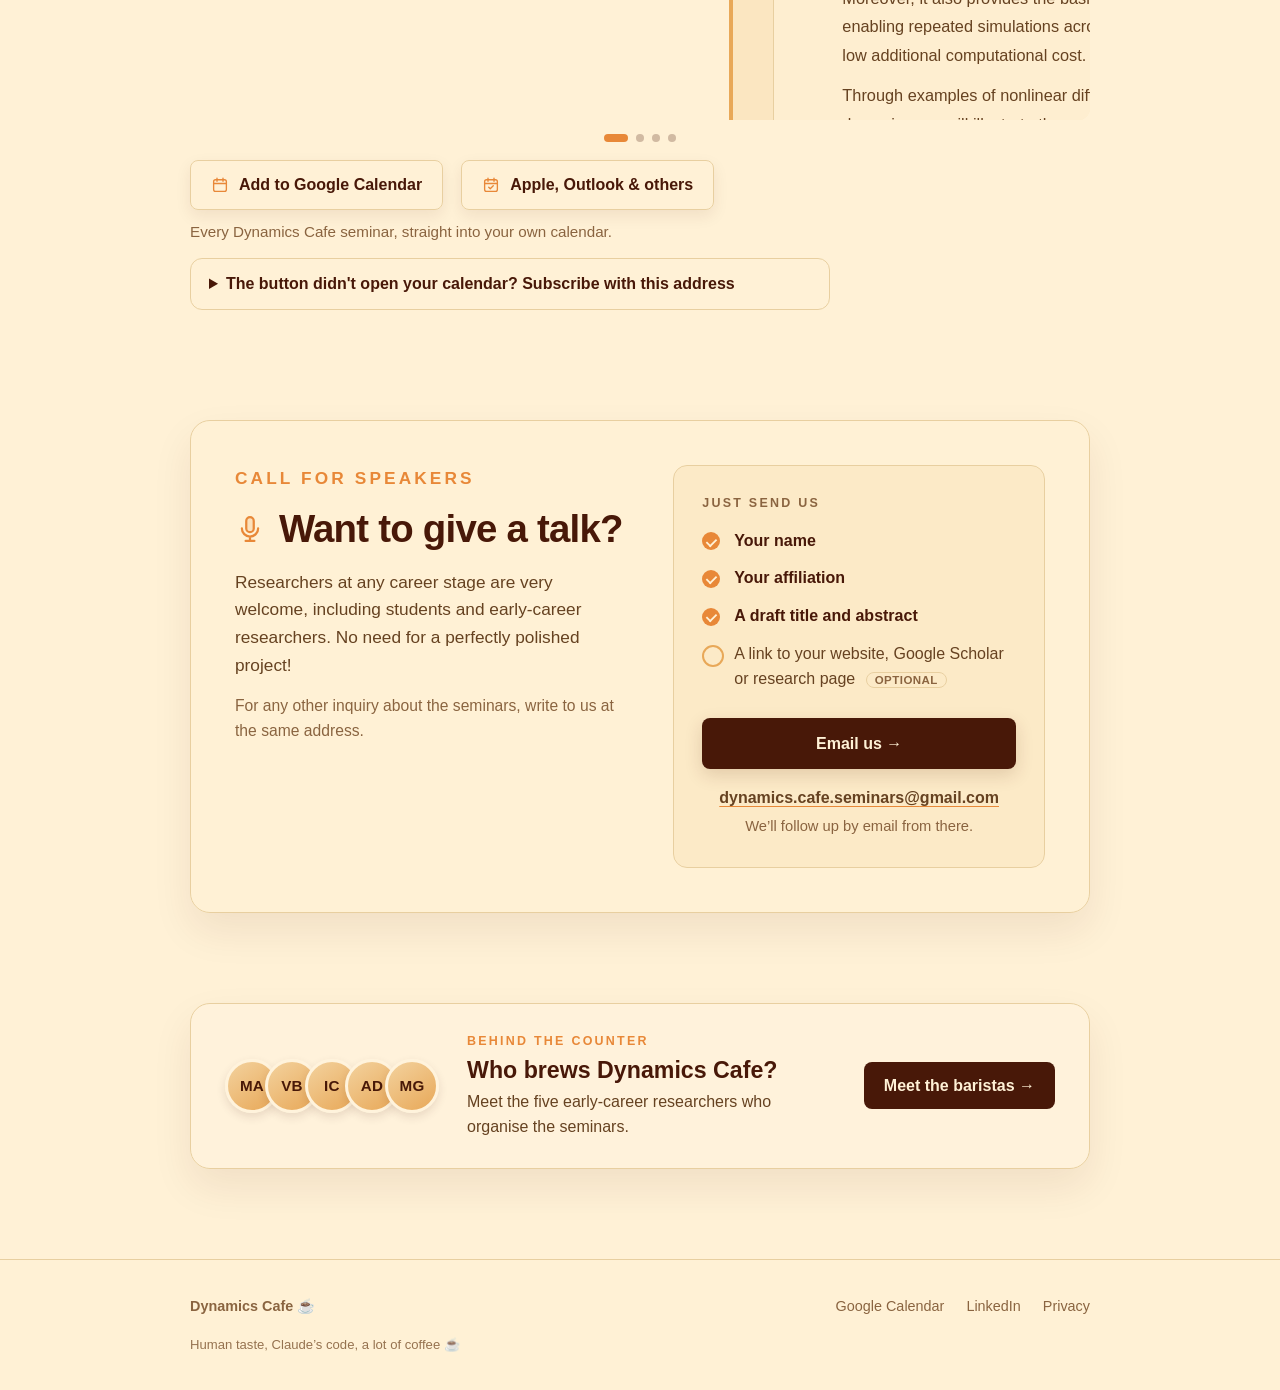
==== commit 8a875d4f: "Christmas preview: corner swag with holly, nestled pine cones and a bow; no hanging pine cones; the " ====
--- a/index.html
+++ b/index.html
@@ -69,7 +69,7 @@
   }
   </script>
 
-  <link rel="stylesheet" href="style.css?v=20261124q">
+  <link rel="stylesheet" href="style.css?v=20261124u">
 </head>
 
 <body>
@@ -78,7 +78,7 @@
 
 <!-- the header is written by js/nav.js, the same for every page -->
 <header class="site-header" id="site-header"></header>
-<script src="js/nav.js?v=20261124j" data-page="seminars"></script>
+<script src="js/nav.js?v=20261124t" data-page="seminars"></script>
 
 
 <main>
@@ -266,7 +266,7 @@
 <!-- the footer is written by js/footer.js, the same for every page -->
 <footer class="site-footer" id="site-footer"></footer>
 <script src="js/footer.js?v=20261124j"></script>
-<script src="js/garland.js?v=20261124s"></script>
+<script src="js/garland.js?v=20261124u"></script>
 
 
 <script src="js/flow.js?v=20261124a"></script>
--- a/style.css
+++ b/style.css
@@ -56,6 +56,7 @@
   }
 
   nav .links.is-ready .nav-pill,
+  nav .links.is-ready .nav-hat,
   nav .links a,
   .site-header .header-bar {
     transition: none !important;
@@ -2553,28 +2554,33 @@
 }
 
 /* hat: a Santa hat worn by the dark header pill, its fur brim resting along the pill's top edge.
-   On pages without a pill (the privacy notice) it sits on the outer bar instead. */
-.xmas-hat .nav-pill::after,
-.xmas-hat nav .links:has(.nav-pill.is-off)::after {
-  content: "";
+   It is its own element (js/nav.js), gliding with the pill; on pages without a pill (the privacy
+   notice) it rests on the outer bar at the same height, so it never jumps. */
+.nav-hat {
+  display: none;
+}
+
+.xmas-hat .nav-hat {
+  display: block;
   position: absolute;
-  top: -22px;
+  top: -18px;
   left: 10px;
+  z-index: 2;
   width: 44px;
   height: 38px;
+  pointer-events: none;
+}
+
+.xmas-hat .nav-hat i {
+  display: block;
+  width: 100%;
+  height: 100%;
   background: url("../img/xmas/hat.webp") center / contain no-repeat;
   transform: rotate(30deg) translateY(3px);
-  pointer-events: none;
-}
-
-.xmas-hat nav .links:has(.nav-pill.is-off)::after {
-  top: -24px;
-  left: 14px;
-  z-index: 2;
-}
-
-.xmas-hat .nav-pill.is-off::after {
-  display: none;
+}
+
+.xmas-hat nav .links.is-ready .nav-hat {
+  transition: transform 0.85s cubic-bezier(0.65, 0, 0.35, 1);
 }
 
 /* the slim bar that follows the page: a little more room above the pill for the hat */
@@ -2623,9 +2629,9 @@
 }
 
 .garland-corner {
-  top: -18px;
+  top: -26px;                          /* the drawing's corner point sits on the panel's corner */
   left: auto;
-  right: -18px;
+  right: -38px;
 }
 
 /* globe: snow falling inside the round "Brewing..." illustration (drawn by js/season.js) */
@@ -2643,3 +2649,17 @@
     animation: none;
   }
 }
+
+/* phones: a smaller corner swag that stays on screen, with room under it for the bauble */
+@media (max-width: 650px) {
+  .garland-corner {
+    top: -16px;
+    right: -14px;
+    transform: scale(0.68);
+    transform-origin: top right;
+  }
+
+  .xmas-garland .talk-panel.has-corner-sprig {
+    padding-top: 76px;
+  }
+}
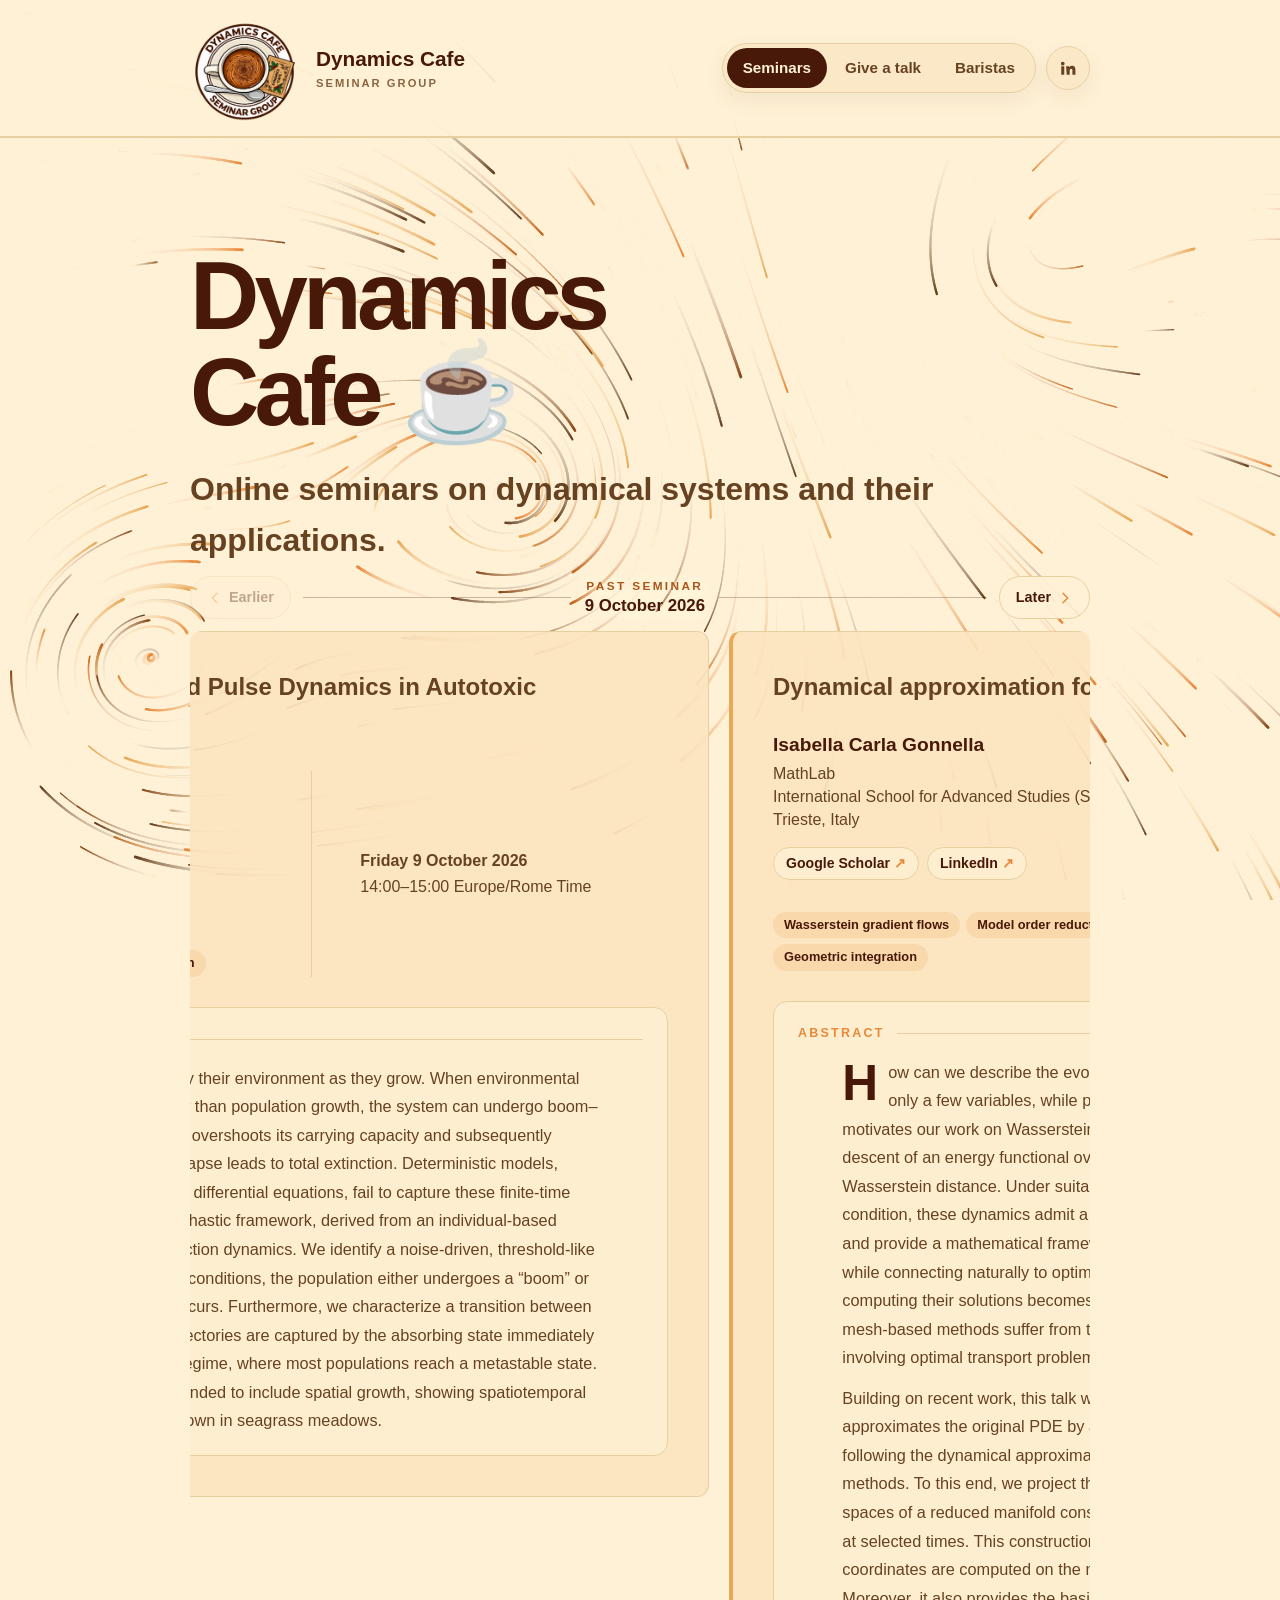
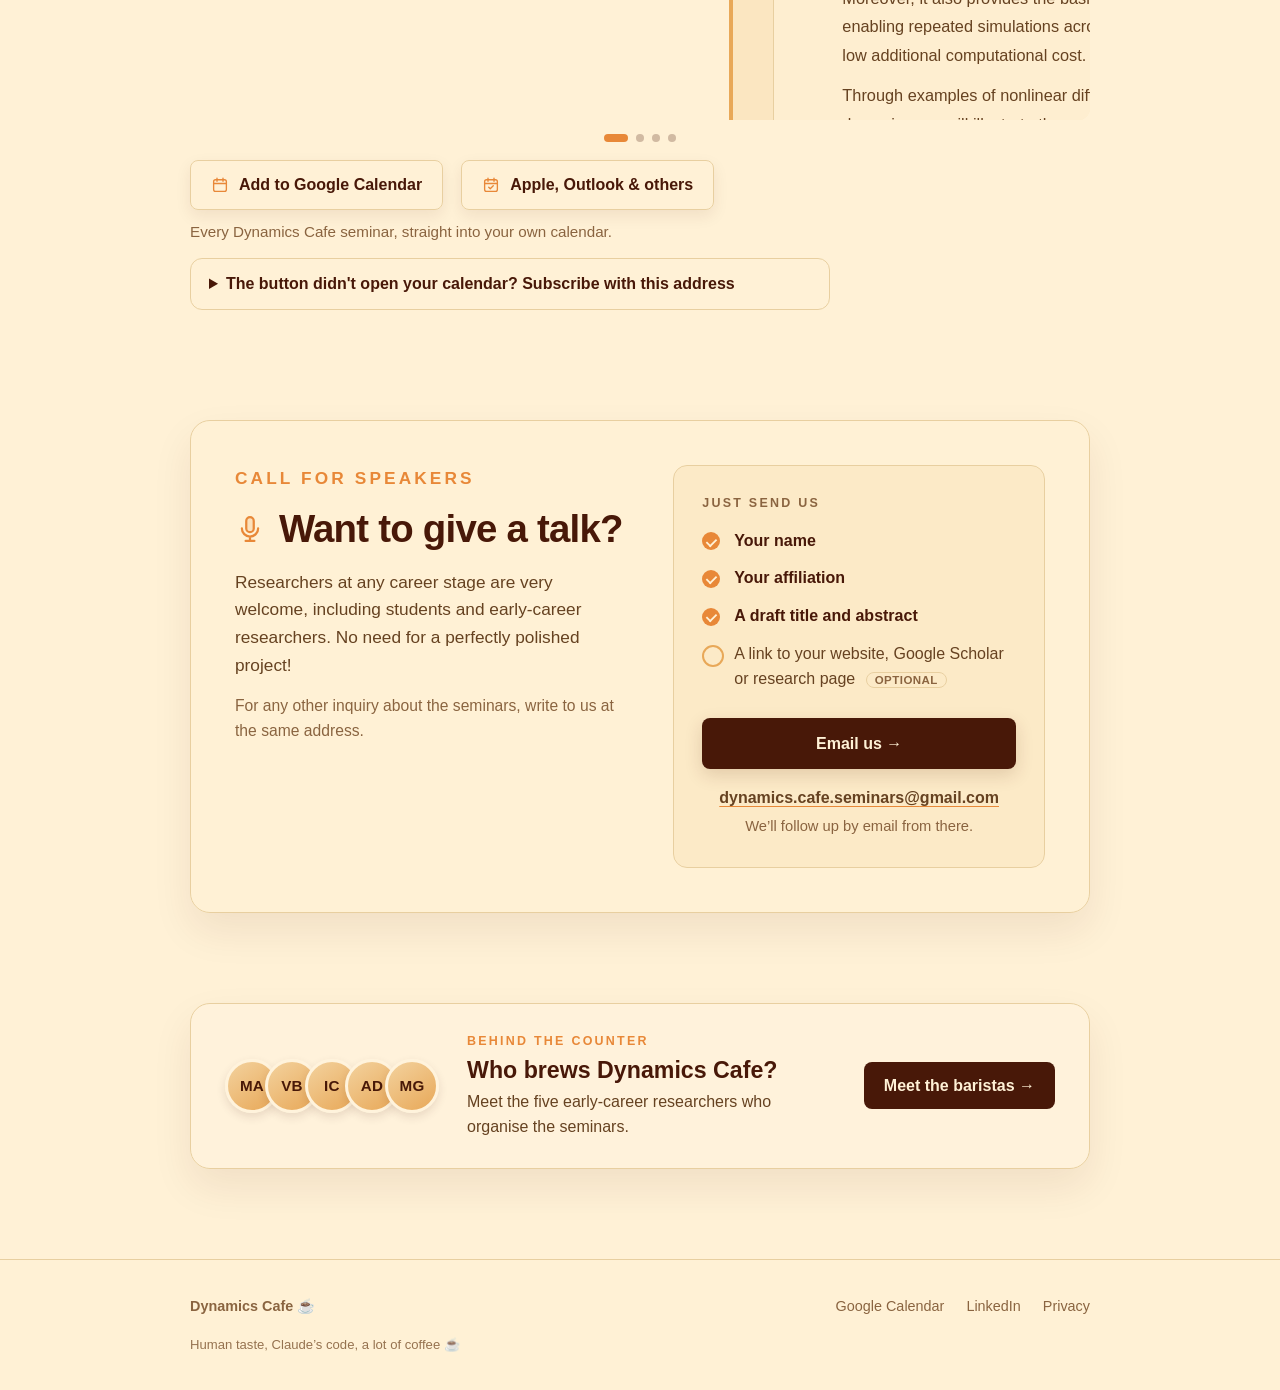
==== commit bd86ea56: "Christmas preview: the garland on every seminar card, a clearer snow globe, individually drawn twink" ====
--- a/index.html
+++ b/index.html
@@ -17,7 +17,7 @@
   <link rel="icon" type="image/png" sizes="192x192" href="img/favicon-192.png?v=2">
   <link rel="apple-touch-icon" href="img/apple-touch-icon.png?v=2">
   <!-- Christmas decorations, on by date (24 Nov - 10 Jan): see js/season.js -->
-  <script src="js/season.js?v=20261124n"></script>
+  <script src="js/season.js?v=20261124v"></script>
 
   <!-- link previews (LinkedIn, WhatsApp, Slack, ...) -->
   <meta property="og:type" content="website">
@@ -69,7 +69,7 @@
   }
   </script>
 
-  <link rel="stylesheet" href="style.css?v=20261124u">
+  <link rel="stylesheet" href="style.css?v=20261124v">
 </head>
 
 <body>
@@ -266,7 +266,7 @@
 <!-- the footer is written by js/footer.js, the same for every page -->
 <footer class="site-footer" id="site-footer"></footer>
 <script src="js/footer.js?v=20261124j"></script>
-<script src="js/garland.js?v=20261124u"></script>
+<script src="js/garland.js?v=20261124v"></script>
 
 
 <script src="js/flow.js?v=20261124a"></script>
--- a/style.css
+++ b/style.css
@@ -2525,32 +2525,31 @@
   position: fixed;
 }
 
-.xmas-lights .header-bar::before,
-.xmas-lights .header-bar::after {
-  content: "";
+/* the bulbs and wire are drawn by js/season.js; the wire takes the place of the bottom line */
+.xmas-lights-svg {
   position: absolute;
   left: 0;
-  right: 0;
-  top: calc(100% - 2px);             /* the wire's hooks sit exactly where the bottom line was */
-  height: 26px;
-  background-repeat: round no-repeat;  /* a whole number of swags: no cut bulb at either end */
-  background-position: left top;
+  top: calc(100% - 2px);
+  overflow: visible;
   pointer-events: none;
 }
 
-.xmas-lights .header-bar::before {
-  background-image: url("data:image/svg+xml,%3Csvg%20xmlns%3D%22http%3A//www.w3.org/2000/svg%22%20width%3D%22240%22%20height%3D%2226%22%20viewBox%3D%220%200%20240%2026%22%3E%3Cellipse%20cx%3D%2290%22%20cy%3D%2216.4%22%20rx%3D%227%22%20ry%3D%228.6%22%20fill%3D%22%23E0A93A%22%20opacity%3D%22.2%22/%3E%3Cellipse%20cx%3D%22210%22%20cy%3D%2216.4%22%20rx%3D%227%22%20ry%3D%228.6%22%20fill%3D%22%23D9782E%22%20opacity%3D%22.2%22/%3E%3C/svg%3E"), url("data:image/svg+xml,%3Csvg%20xmlns%3D%22http%3A//www.w3.org/2000/svg%22%20width%3D%22240%22%20height%3D%2226%22%20viewBox%3D%220%200%20240%2026%22%3E%3Cpath%20d%3D%22M0%203%20Q30%2013%2060%203%20T120%203%20T180%203%20T240%203%22%20fill%3D%22none%22%20stroke%3D%22%234E2A14%22%20stroke-width%3D%221.4%22/%3E%3Crect%20x%3D%2227.4%22%20y%3D%227%22%20width%3D%225.2%22%20height%3D%224.4%22%20rx%3D%221%22%20fill%3D%22%23C9A24A%22%20stroke%3D%22%233A160A%22%20stroke-width%3D%22.8%22/%3E%3Cellipse%20cx%3D%2230%22%20cy%3D%2216.4%22%20rx%3D%224.3%22%20ry%3D%226.1%22%20fill%3D%22%23A8323A%22%20stroke%3D%22%233A160A%22%20stroke-width%3D%221%22/%3E%3Cellipse%20cx%3D%2228.5%22%20cy%3D%2214.4%22%20rx%3D%221.1%22%20ry%3D%222%22%20fill%3D%22%23fff%22%20opacity%3D%22.6%22/%3E%3Crect%20x%3D%2287.4%22%20y%3D%227%22%20width%3D%225.2%22%20height%3D%224.4%22%20rx%3D%221%22%20fill%3D%22%23C9A24A%22%20stroke%3D%22%233A160A%22%20stroke-width%3D%22.8%22/%3E%3Cellipse%20cx%3D%2290%22%20cy%3D%2216.4%22%20rx%3D%224.3%22%20ry%3D%226.1%22%20fill%3D%22%23E0A93A%22%20stroke%3D%22%233A160A%22%20stroke-width%3D%221%22/%3E%3Cellipse%20cx%3D%2288.5%22%20cy%3D%2214.4%22%20rx%3D%221.1%22%20ry%3D%222%22%20fill%3D%22%23fff%22%20opacity%3D%22.6%22/%3E%3Crect%20x%3D%22147.4%22%20y%3D%227%22%20width%3D%225.2%22%20height%3D%224.4%22%20rx%3D%221%22%20fill%3D%22%23C9A24A%22%20stroke%3D%22%233A160A%22%20stroke-width%3D%22.8%22/%3E%3Cellipse%20cx%3D%22150%22%20cy%3D%2216.4%22%20rx%3D%224.3%22%20ry%3D%226.1%22%20fill%3D%22%232F6A47%22%20stroke%3D%22%233A160A%22%20stroke-width%3D%221%22/%3E%3Cellipse%20cx%3D%22148.5%22%20cy%3D%2214.4%22%20rx%3D%221.1%22%20ry%3D%222%22%20fill%3D%22%23fff%22%20opacity%3D%22.6%22/%3E%3Crect%20x%3D%22207.4%22%20y%3D%227%22%20width%3D%225.2%22%20height%3D%224.4%22%20rx%3D%221%22%20fill%3D%22%23C9A24A%22%20stroke%3D%22%233A160A%22%20stroke-width%3D%22.8%22/%3E%3Cellipse%20cx%3D%22210%22%20cy%3D%2216.4%22%20rx%3D%224.3%22%20ry%3D%226.1%22%20fill%3D%22%23D9782E%22%20stroke%3D%22%233A160A%22%20stroke-width%3D%221%22/%3E%3Cellipse%20cx%3D%22208.5%22%20cy%3D%2214.4%22%20rx%3D%221.1%22%20ry%3D%222%22%20fill%3D%22%23fff%22%20opacity%3D%22.6%22/%3E%3C/svg%3E");
-  animation: xmas-twinkle 2.6s ease-in-out infinite;
-}
-
-.xmas-lights .header-bar::after {
-  background-image: url("data:image/svg+xml,%3Csvg%20xmlns%3D%22http%3A//www.w3.org/2000/svg%22%20width%3D%22240%22%20height%3D%2226%22%20viewBox%3D%220%200%20240%2026%22%3E%3Cellipse%20cx%3D%2230%22%20cy%3D%2216.4%22%20rx%3D%227%22%20ry%3D%228.6%22%20fill%3D%22%23A8323A%22%20opacity%3D%22.2%22/%3E%3Cellipse%20cx%3D%22150%22%20cy%3D%2216.4%22%20rx%3D%227%22%20ry%3D%228.6%22%20fill%3D%22%232F6A47%22%20opacity%3D%22.2%22/%3E%3C/svg%3E");
-  animation: xmas-twinkle 2.6s ease-in-out -1.3s infinite;
-}
-
-@keyframes xmas-twinkle {
-  0%, 100% { opacity: 1; }
-  50%      { opacity: 0.55; }
+.xmas-lights-svg .xl-glow {
+  animation: xmas-glow 3s ease-in-out infinite;
+}
+
+.xmas-lights-svg .xl-core {
+  animation: xmas-core 3s ease-in-out infinite;
+}
+
+@keyframes xmas-glow {
+  0%, 100% { opacity: 0.35; }
+  50%      { opacity: 1; }
+}
+
+@keyframes xmas-core {
+  0%, 100% { opacity: 0.25; }
+  50%      { opacity: 0.95; }
 }
 
 /* hat: a Santa hat worn by the dark header pill, its fur brim resting along the pill's top edge.
@@ -2634,7 +2633,27 @@
   right: -38px;
 }
 
-/* globe: snow falling inside the round "Brewing..." illustration (drawn by js/season.js) */
+/* globe: snow falling inside the round "Brewing..." illustration (drawn by js/season.js),
+   behind a cool, glassy tint so the white flakes show */
+.xmas-globe .brew-art {
+  background: radial-gradient(circle at 50% 38%, #F7FAFC 0%, #E3ECF3 52%, #C9DAE7 100%);
+  border-color: #AFC3D3;
+  box-shadow: inset 0 -10px 22px rgba(70, 100, 130, 0.18), 0 6px 16px rgba(72, 24, 8, 0.08);
+}
+
+.xmas-globe .brew-art::after {
+  content: "";
+  position: absolute;
+  inset: 10px 18px auto auto;
+  width: 46px;
+  height: 46px;
+  border-radius: 50%;
+  border-top: 4px solid rgba(255, 255, 255, 0.85);
+  transform: rotate(28deg);
+  pointer-events: none;
+  z-index: 2;
+}
+
 .xmas-globe-snow {
   position: absolute;
   inset: 0;
@@ -2644,8 +2663,8 @@
 }
 
 @media (prefers-reduced-motion: reduce) {
-  .xmas-lights .header-bar::before,
-  .xmas-lights .header-bar::after {
+  .xmas-lights-svg .xl-glow,
+  .xmas-lights-svg .xl-core {
     animation: none;
   }
 }
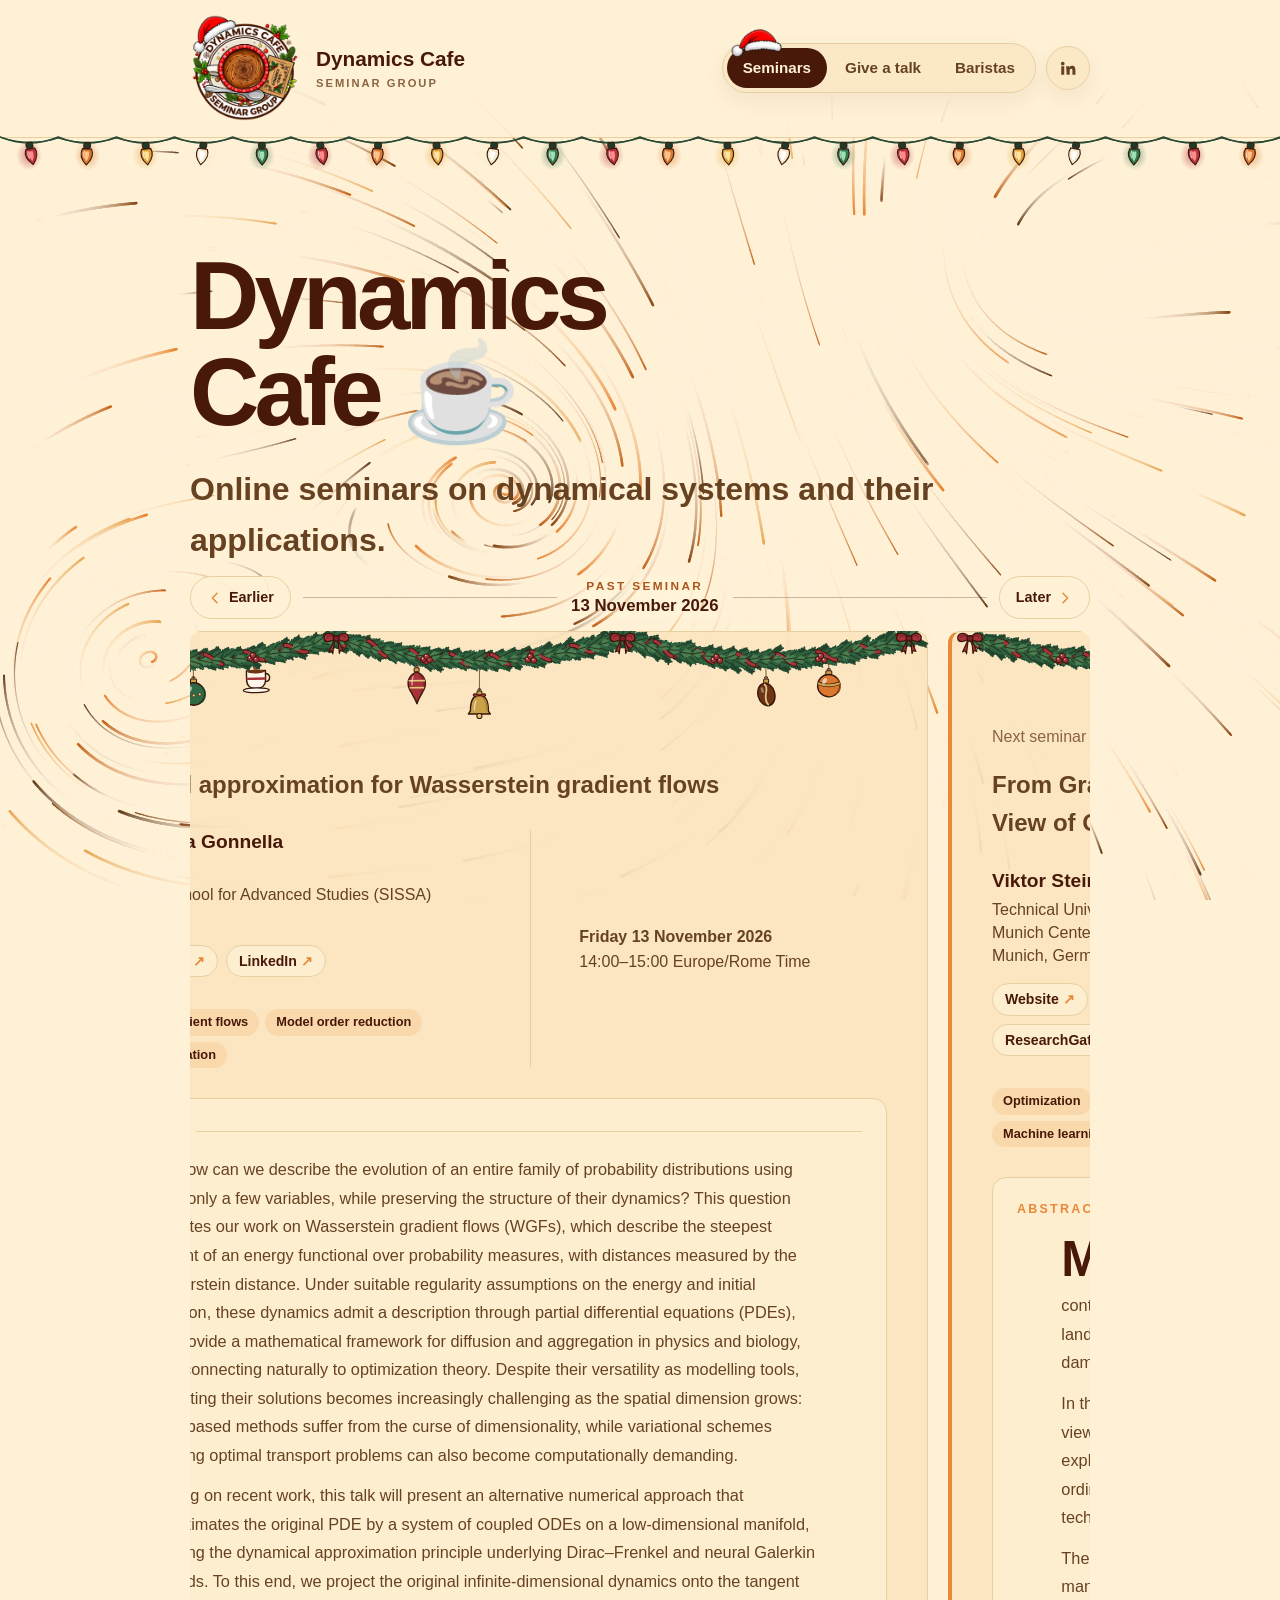
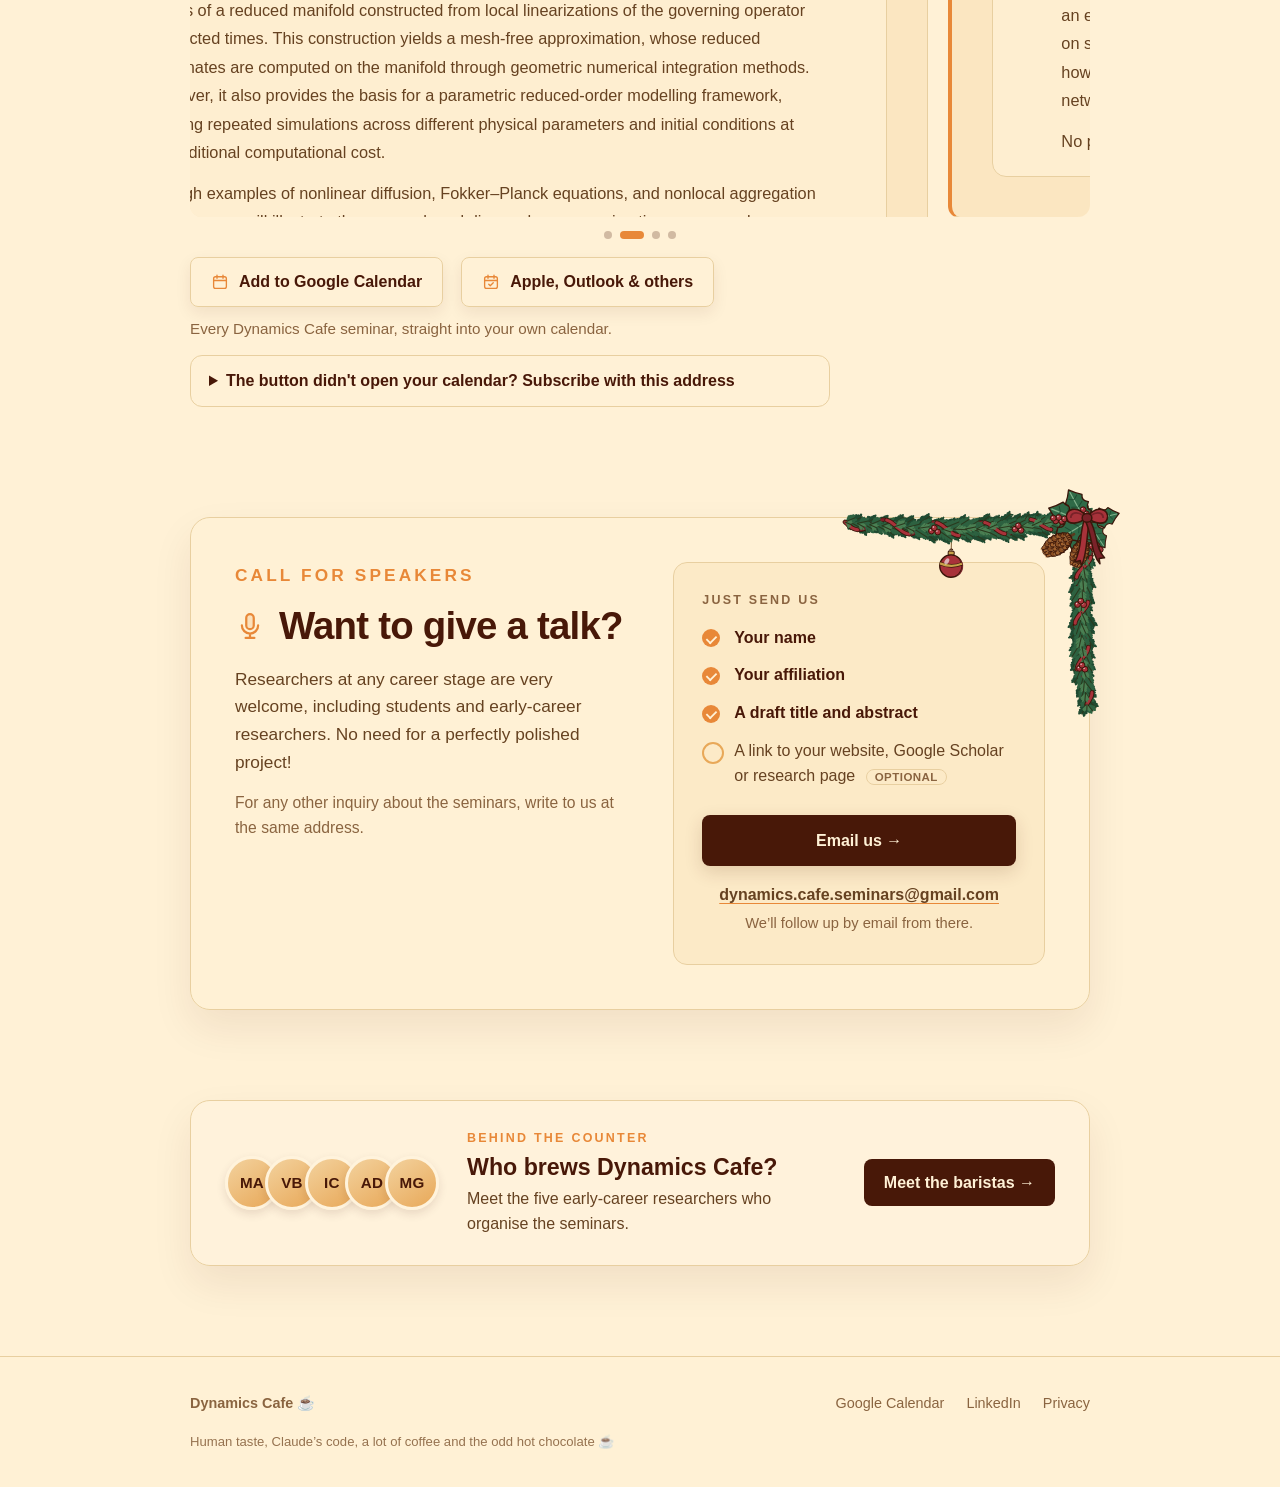
==== commit 16c8861e: "Christmas decorations live: on by date, 24 November to 10 January (Europe/Rome Time) Co-Authored-By:" ====
--- a/index.html
+++ b/index.html
@@ -17,7 +17,7 @@
   <link rel="icon" type="image/png" sizes="192x192" href="img/favicon-192.png?v=2">
   <link rel="apple-touch-icon" href="img/apple-touch-icon.png?v=2">
   <!-- Christmas decorations, on by date (24 Nov - 10 Jan): see js/season.js -->
-  <script src="js/season.js?v=20261124v"></script>
+  <script src="js/season.js?v=20261124w"></script>
 
   <!-- link previews (LinkedIn, WhatsApp, Slack, ...) -->
   <meta property="og:type" content="website">
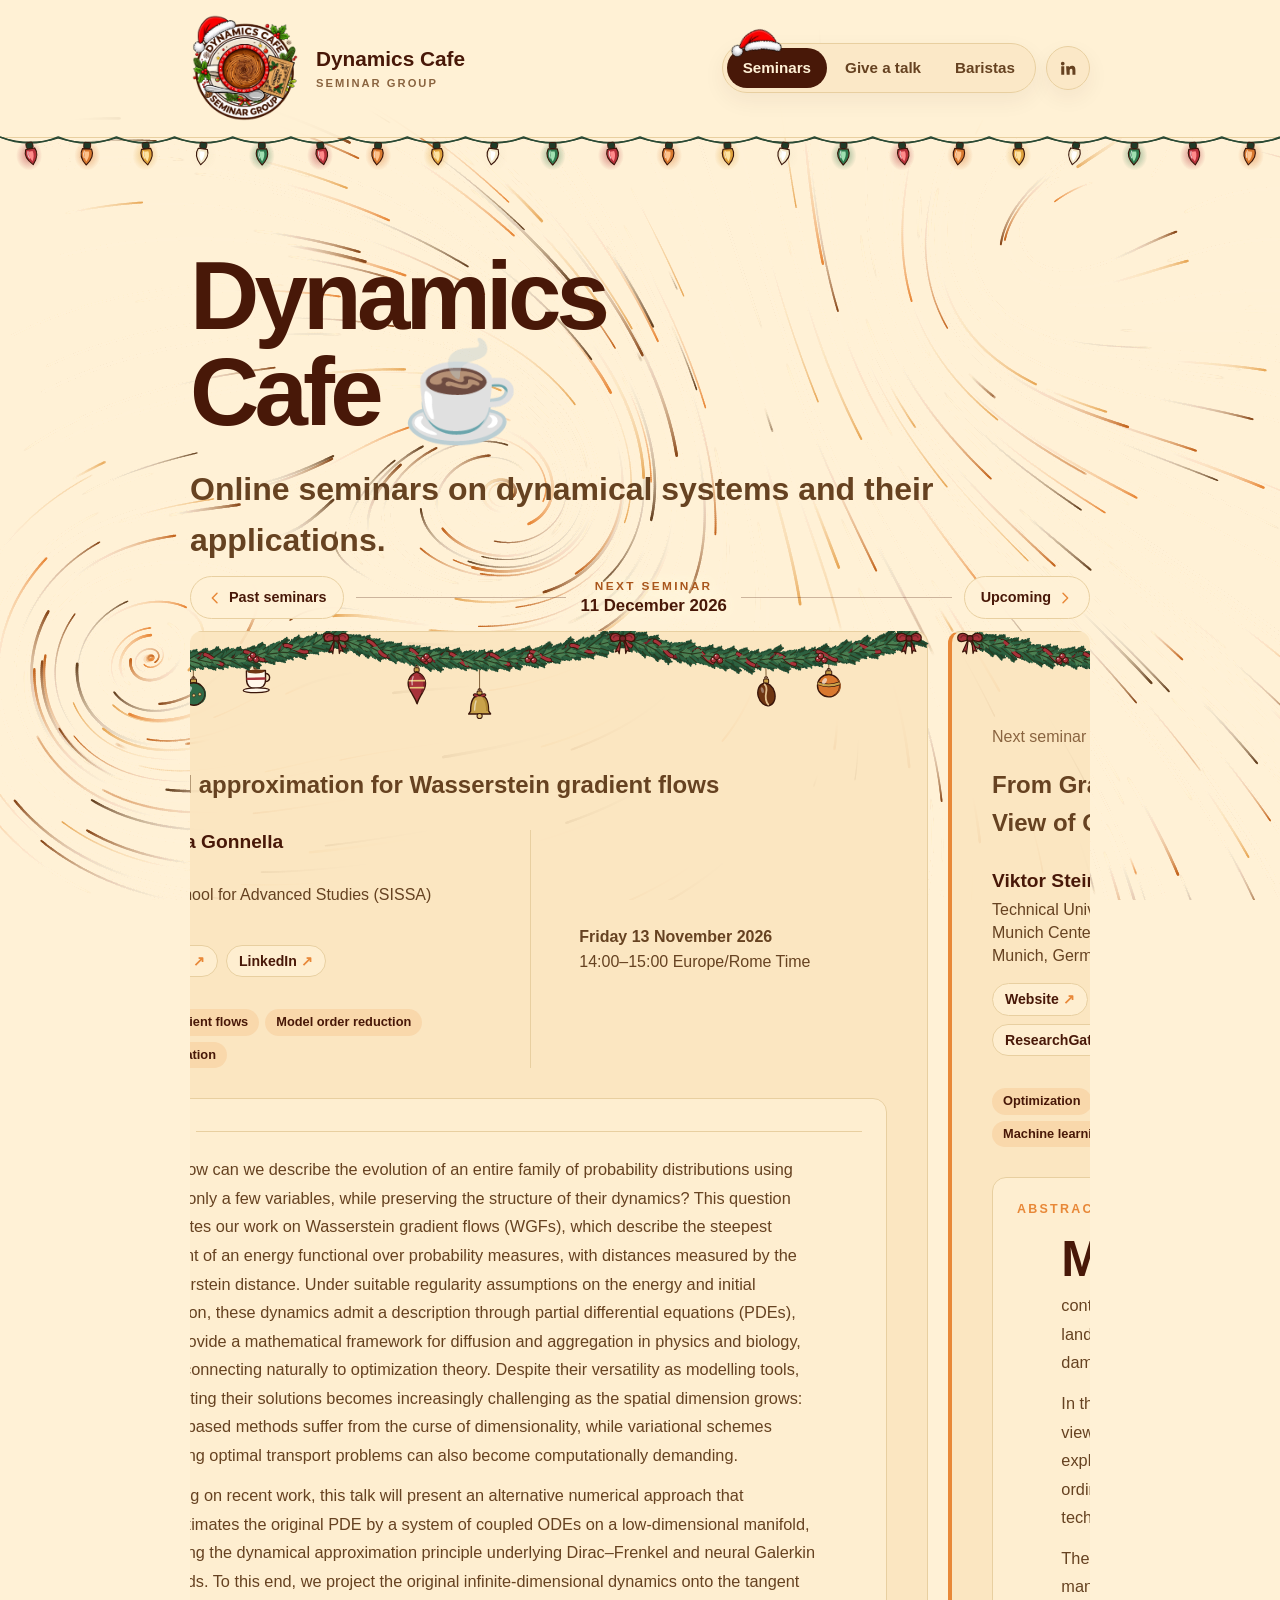
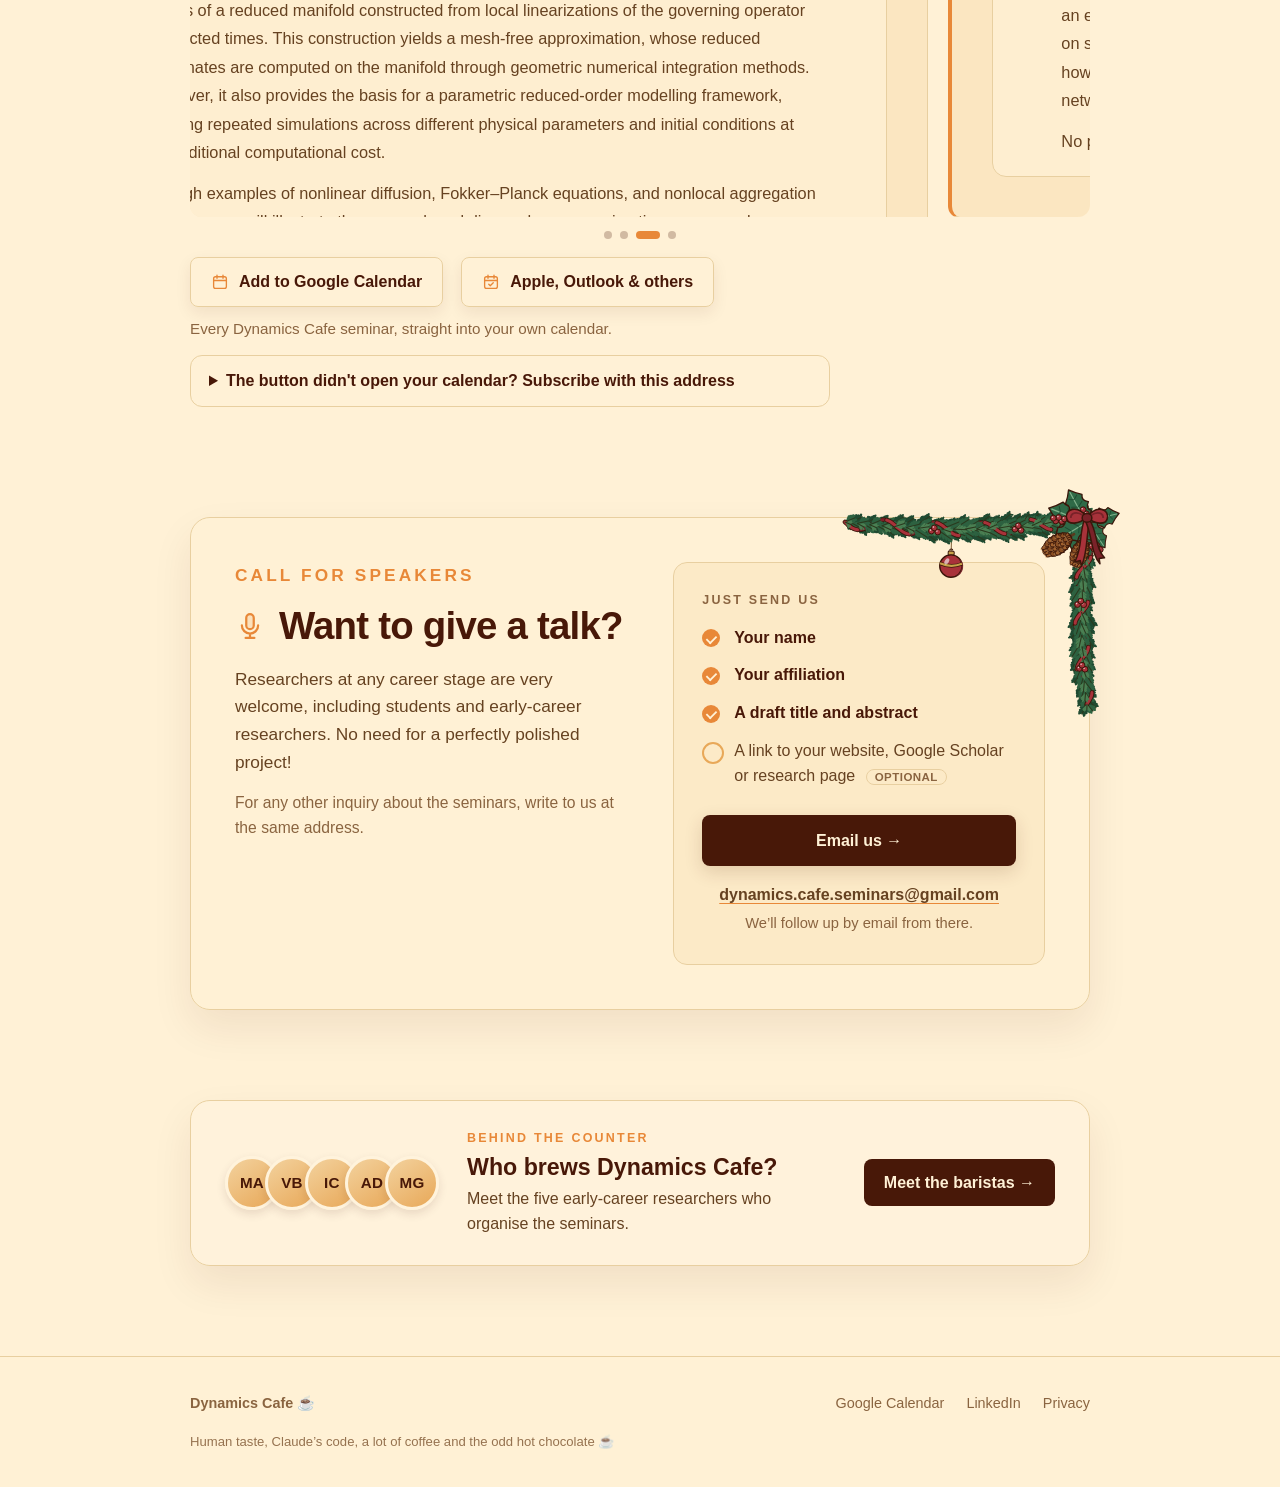
==== commit 5cab5d57: "Show speaker and organiser portraits as background images, so Google never uses a face as the site's" ====
--- a/index.html
+++ b/index.html
@@ -69,7 +69,7 @@
   }
   </script>
 
-  <link rel="stylesheet" href="style.css?v=20261124v">
+  <link rel="stylesheet" href="style.css?v=20261126a">
 </head>
 
 <body>
@@ -271,9 +271,9 @@
 
 <script src="js/flow.js?v=20261124a"></script>
 <script src="js/brew.js?v=20261124a"></script>
-<script src="js/seminars.js?v=20261124f"></script>
+<script src="js/seminars.js?v=20261126a"></script>
 <script src="js/copy.js?v=20261124a"></script>
-<script src="js/team.js?v=20261124b"></script>
+<script src="js/team.js?v=20261126a"></script>
 
 </body>
 </html>
--- a/style.css
+++ b/style.css
@@ -830,14 +830,6 @@
   position: relative;
 }
 
-.speaker-photo img {
-  display: block;
-  width: 100%;
-  height: 100%;
-  object-fit: cover;
-  max-width: none;
-}
-
 .speaker-links {
   margin-top: 0;
 }
@@ -2053,12 +2045,11 @@
   box-shadow: 0 4px 10px rgba(72, 24, 8, 0.12);
 }
 
-.barista-face img,
-.barista-photo img {
-  width: 100%;
-  height: 100%;
-  object-fit: cover;
-  max-width: none;
+.barista-face.is-photo,
+.barista-photo.is-photo {
+  background-size: cover;
+  background-position: center;
+  background-repeat: no-repeat;
 }
 
 .is-initials {
